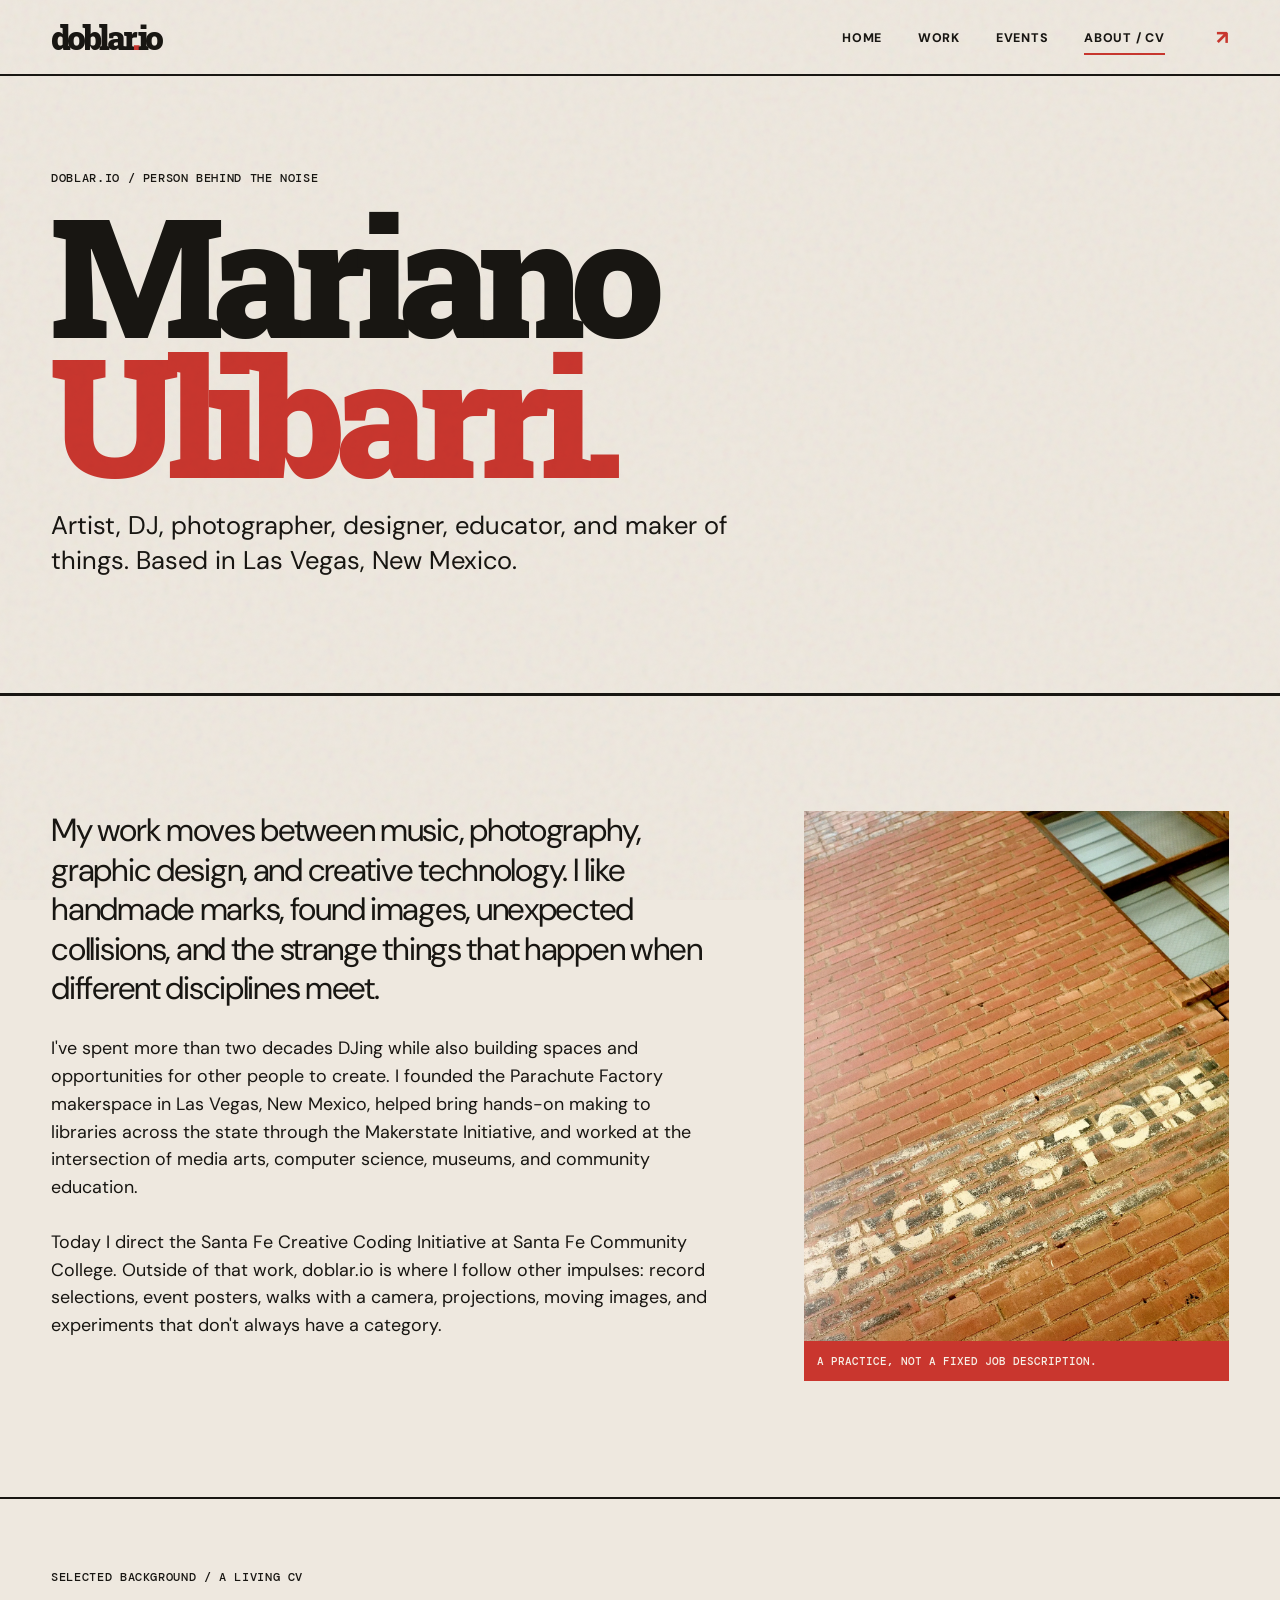
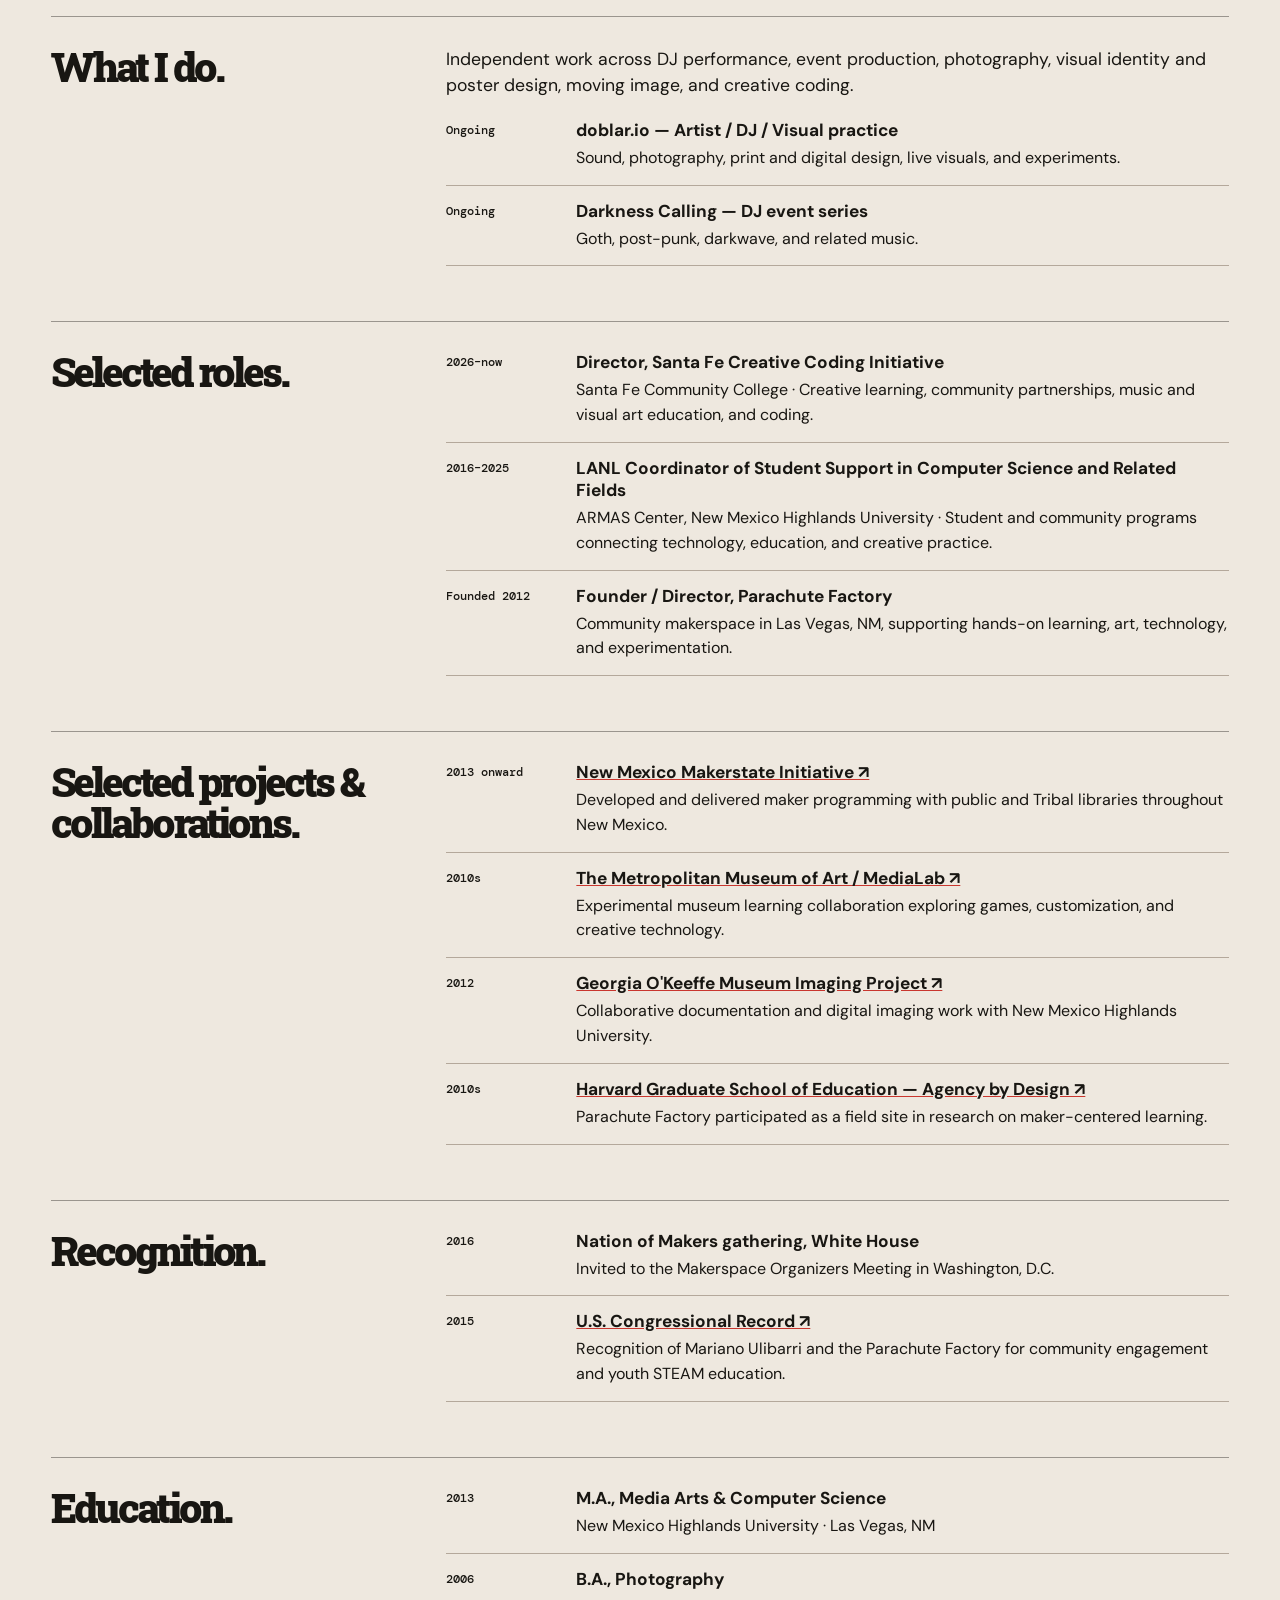
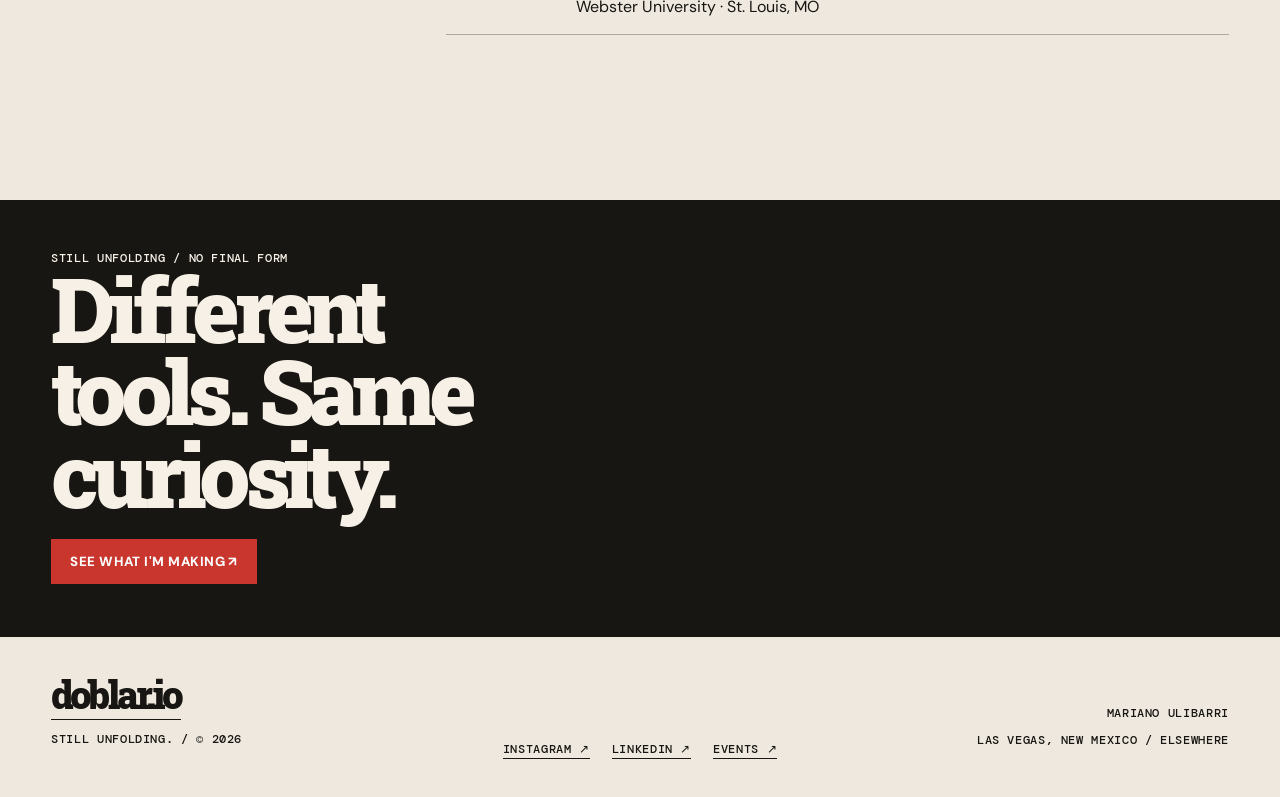
==== about.html @ 98241a52 "Add files via upload" ====
<!doctype html><html lang="en"><head><meta charset="utf-8"><meta name="viewport" content="width=device-width, initial-scale=1"><meta name="theme-color" content="#eee8df"><meta name="description" content="About Mariano Ulibarri, artist, DJ, photographer, designer, educator, and maker based in New Mexico."><meta property="og:title" content="About / CV — Mariano Ulibarri — doblar.io"><meta property="og:type" content="website"><meta property="og:description" content="About Mariano Ulibarri, artist, DJ, photographer, designer, educator, and maker based in New Mexico."><title>About / CV — Mariano Ulibarri — doblar.io</title><link rel="icon" type="image/svg+xml" href="favicon.svg"><link rel="stylesheet" href="style.css"></head><body><div class="paper" aria-hidden="true"></div><header class="header container"><a class="brand" href="index.html" aria-label="doblar.io home">doblar<span class="dot">.</span>io</a><div class="header-right"><nav class="topnav" aria-label="Main"><a href="index.html" >Home</a><a href="index.html#work">Work</a><a href="events.html" >Events</a><a href="about.html" aria-current="page">About / CV</a></nav><a class="header-inst" href="https://www.instagram.com/parachutefactory/" target="_blank" rel="noopener noreferrer" aria-label="Instagram @parachutefactory">↗</a></div></header><main><section class="page-intro container"><span class="micro">doblar.io / person behind the noise</span><h1 class="serif">Mariano<br><span class="red">Ulibarri.</span></h1><p>Artist, DJ, photographer, designer, educator, and maker of things. Based in Las Vegas, New Mexico.</p></section>
<section class="about-lead container"><div><p>My work moves between music, photography, graphic design, and creative technology. I like handmade marks, found images, unexpected collisions, and the strange things that happen when different disciplines meet.</p><p>I've spent more than two decades DJing while also building spaces and opportunities for other people to create. I founded the Parachute Factory makerspace in Las Vegas, New Mexico, helped bring hands-on making to libraries across the state through the Makerstate Initiative, and worked at the intersection of media arts, computer science, museums, and community education.</p><p>Today I direct the Santa Fe Creative Coding Initiative at Santa Fe Community College. Outside of that work, doblar.io is where I follow other impulses: record selections, event posters, walks with a camera, projections, moving images, and experiments that don't always have a category.</p></div><aside class="about-side"><img src="assets/photowalk_15.webp" alt="Brick wall with faded typography and old windows" loading="lazy"><div class="caption-bar">A practice, not a fixed job description.</div></aside></section>
<section class="cv container"><div class="micro" style="margin-bottom:30px">Selected background / a living CV</div>
<div class="cv-section"><h2 class="serif">What I do.</h2><div><p class="cv-intro">Independent work across DJ performance, event production, photography, visual identity and poster design, moving image, and creative coding.</p><ul class="cv-list"><li><span class="period">Ongoing</span><div><strong>doblar.io — Artist / DJ / Visual practice</strong><span>Sound, photography, print and digital design, live visuals, and experiments.</span></div></li><li><span class="period">Ongoing</span><div><strong>Darkness Calling — DJ event series</strong><span>Goth, post-punk, darkwave, and related music.</span></div></li></ul></div></div>
<div class="cv-section"><h2 class="serif">Selected roles.</h2><ul class="cv-list"><li><span class="period">2026–now</span><div><strong>Director, Santa Fe Creative Coding Initiative</strong><span>Santa Fe Community College · Creative learning, community partnerships, music and visual art education, and coding.</span></div></li><li><span class="period">2016–2025</span><div><strong>LANL Coordinator of Student Support in Computer Science and Related Fields</strong><span>ARMAS Center, New Mexico Highlands University · Student and community programs connecting technology, education, and creative practice.</span></div></li><li><span class="period">Founded 2012</span><div><strong>Founder / Director, Parachute Factory</strong><span>Community makerspace in Las Vegas, NM, supporting hands-on learning, art, technology, and experimentation.</span></div></li></ul></div>
<div class="cv-section"><h2 class="serif">Selected projects &amp; collaborations.</h2><ul class="cv-list"><li><span class="period">2013 onward</span><div><strong><a href="https://www.imls.gov/grant-spotlights/maker-state-powered-libraries" target="_blank" rel="noopener noreferrer">New Mexico Makerstate Initiative ↗</a></strong><span>Developed and delivered maker programming with public and Tribal libraries throughout New Mexico.</span></div></li><li><span class="period">2010s</span><div><strong><a href="https://www.metmuseum.org/es/perspectives/metcraft" target="_blank" rel="noopener noreferrer">The Metropolitan Museum of Art / MediaLab ↗</a></strong><span>Experimental museum learning collaboration exploring games, customization, and creative technology.</span></div></li><li><span class="period">2012</span><div><strong><a href="https://okeeffeimagingproject.wordpress.com/nmhu/" target="_blank" rel="noopener noreferrer">Georgia O'Keeffe Museum Imaging Project ↗</a></strong><span>Collaborative documentation and digital imaging work with New Mexico Highlands University.</span></div></li><li><span class="period">2010s</span><div><strong><a href="https://www.imls.gov/grant-spotlights/maker-state-powered-libraries" target="_blank" rel="noopener noreferrer">Harvard Graduate School of Education — Agency by Design ↗</a></strong><span>Parachute Factory participated as a field site in research on maker-centered learning.</span></div></li></ul></div>
<div class="cv-section"><h2 class="serif">Recognition.</h2><ul class="cv-list"><li><span class="period">2016</span><div><strong>Nation of Makers gathering, White House</strong><span>Invited to the Makerspace Organizers Meeting in Washington, D.C.</span></div></li><li><span class="period">2015</span><div><strong><a href="https://www.govinfo.gov/content/pkg/CREC-2015-11-04/pdf/CREC-2015-11-04.pdf" target="_blank" rel="noopener noreferrer">U.S. Congressional Record ↗</a></strong><span>Recognition of Mariano Ulibarri and the Parachute Factory for community engagement and youth STEAM education.</span></div></li></ul></div>
<div class="cv-section"><h2 class="serif">Education.</h2><ul class="cv-list"><li><span class="period">2013</span><div><strong>M.A., Media Arts &amp; Computer Science</strong><span>New Mexico Highlands University · Las Vegas, NM</span></div></li><li><span class="period">2006</span><div><strong>B.A., Photography</strong><span>Webster University · St. Louis, MO</span></div></li></ul></div></section>
<section class="sidequote"><div class="micro">Still unfolding / no final form</div><p class="serif">Different<br>tools. Same<br>curiosity.</p><a href="https://www.instagram.com/parachutefactory/" target="_blank" rel="noopener noreferrer" class="button-link">See what I'm making ↗</a></section></main><footer class="footer container"><div><a class="big serif" href="index.html">doblar.io</a><p class="micro">Still unfolding. / © <span class="year">2026</span></p></div><div class="footer-nav micro"><a href="https://www.instagram.com/parachutefactory/" target="_blank" rel="noopener noreferrer">Instagram ↗</a><a href="https://www.linkedin.com/in/mariano-ulibarri/" target="_blank" rel="noopener noreferrer">LinkedIn ↗</a><a href="events.html">Events ↗</a></div><div class="right micro"><p>Mariano Ulibarri</p><p>Las Vegas, New Mexico / Elsewhere</p></div></footer><script src="site.js" defer></script></body></html>
---- style.css ----
@import url('https://fonts.googleapis.com/css2?family=DM+Mono:wght@400;500&family=DM+Sans:wght@400;500;600;700;800&family=Roboto+Slab:wght@700;900&display=swap');
:root{--paper:#eee8df;--cream:#f7f0e6;--ink:#181612;--muted:#514942;--red:#c9362e;--pink:#e65073;--line:#92877b;--border:rgba(28,23,20,.4);--gutter:clamp(18px,4vw,64px)}
*,*:before,*:after{box-sizing:border-box}html{scroll-behavior:smooth}body{margin:0;background:var(--paper);color:var(--ink);font-family:'DM Sans',Arial,sans-serif;-webkit-font-smoothing:antialiased}img{display:block;max-width:100%}a{color:inherit}a:focus-visible,button:focus-visible{outline:3px dashed var(--red);outline-offset:4px}a:hover{text-decoration-color:var(--red)}button{font:inherit}::selection{background:var(--red);color:var(--cream)}
.paper{position:fixed;inset:0;pointer-events:none;z-index:100;opacity:.13;background-image:url('data:image/svg+xml,%3Csvg viewBox="0 0 140 140" xmlns="http://www.w3.org/2000/svg"%3E%3Cfilter id="n"%3E%3CfeTurbulence type="fractalNoise" baseFrequency=".78" numOctaves="3" stitchTiles="stitch"/%3E%3C/filter%3E%3Crect width="100%25" height="100%25" filter="url(%23n)" opacity=".5"/%3E%3C/svg%3E');mix-blend-mode:multiply}
.container{padding-inline:var(--gutter)}.micro{font:500 .72rem/1.5 'DM Mono',monospace;letter-spacing:.055em;text-transform:uppercase}.serif{font-family:'Roboto Slab',Georgia,serif;font-weight:900;letter-spacing:-.075em}.header{min-height:76px;border-bottom:2px solid var(--ink);display:flex;align-items:center;justify-content:space-between;gap:18px;position:relative;z-index:5;background:var(--paper)}.brand{font-family:'Roboto Slab',Georgia,serif;letter-spacing:-.095em;font-size:clamp(1.55rem,2.55vw,2.5rem);font-weight:900;white-space:nowrap;text-decoration:none;line-height:.95}.brand .dot{color:var(--red)}.header-right{display:flex;align-items:center;gap:clamp(18px,4vw,70px)}.topnav{display:flex;align-items:center;gap:clamp(14px,2.8vw,40px)}.topnav a{text-decoration:none;font-weight:800;text-transform:uppercase;font-size:.78rem;letter-spacing:.06em;border-bottom:2px solid transparent;padding-block:10px 7px}.topnav a:hover,.topnav a[aria-current=page]{border-color:var(--red)}.header-inst{font-size:1.2rem;text-decoration:none;color:var(--red);font-weight:900}
.issue{display:flex;justify-content:space-between;gap:20px;padding-block:14px;border-bottom:1px solid var(--border)}.hero{display:grid;grid-template-columns:minmax(0,1.02fr) minmax(0,.98fr);min-height:620px;border-bottom:3px solid var(--ink);position:relative;overflow:hidden}.hero-copy{padding:clamp(35px,5.5vw,90px) var(--gutter) clamp(25px,4vw,70px);display:flex;flex-direction:column;align-items:flex-start;justify-content:space-between;gap:55px}.hero-heading{margin:0;font-size:clamp(5rem,11vw,13.5rem);line-height:.77;letter-spacing:-.115em;max-width:790px;position:relative;z-index:1}.hero-heading span{display:block}.hero-heading .red{color:var(--red)}.hero-bottom{max-width:490px}.hero-bottom p{font-size:clamp(1.05rem,1.5vw,1.35rem);line-height:1.38;letter-spacing:-.025em;margin:0 0 24px}.hero-bottom a{font-weight:800;text-decoration:none;border-bottom:2px solid var(--ink);padding-bottom:5px}.hero-photo{position:relative;overflow:hidden;background:#bc8e6b}.hero-photo img{width:100%;height:100%;object-fit:cover;object-position:52% center;filter:contrast(1.08) saturate(.83)}.photo-stamp{position:absolute;left:-1px;top:27px;writing-mode:vertical-rl;transform:rotate(180deg);background:var(--red);color:var(--cream);font:800 clamp(1.15rem,2.4vw,2.6rem)/1 'Roboto Slab',Georgia,serif;padding:20px 12px;letter-spacing:-.06em}.photo-index{position:absolute;right:18px;bottom:15px;color:#fff;font:500 .7rem 'DM Mono',monospace;text-shadow:0 1px 5px #000}
.bar{background:var(--red);color:var(--cream);border-bottom:3px solid var(--ink);display:flex;align-items:center;overflow:hidden}.bar-track{display:flex;gap:60px;white-space:nowrap;padding:12px 0;font:900 clamp(.95rem,1.7vw,1.5rem)/1.2 'Roboto Slab',Georgia,serif;letter-spacing:-.04em;transform:translateX(-15px)}.bar-track span{flex:none}.bar-track i{font-style:normal;color:#171411}
.intro{padding-block:clamp(60px,8vw,135px) clamp(24px,4vw,65px);display:grid;grid-template-columns:1fr 1fr;gap:clamp(25px,7vw,130px);align-items:end}.intro h2,.section-h2{margin:0;font-size:clamp(3.2rem,7.7vw,9rem);line-height:.88}.intro .lead{font-size:clamp(1.18rem,2vw,1.78rem);line-height:1.22;letter-spacing:-.04em;margin:0 0 18px}.intro .meta{font-size:.95rem;line-height:1.55;max-width:500px;margin:0}
.collage{display:grid;grid-template-columns:repeat(12,minmax(0,1fr));gap:10px;align-items:stretch;padding-bottom:clamp(65px,9vw,120px)}.piece{margin:0;position:relative;min-height:180px;overflow:hidden;background:#d9c6b2}.piece img{width:100%;height:100%;object-fit:cover;transition:transform .65s ease}.piece:hover img{transform:scale(1.05)}.piece figcaption{position:absolute;bottom:0;left:0;max-width:100%;background:var(--paper);color:var(--ink);font:500 .65rem/1.35 'DM Mono',monospace;padding:7px 10px;text-transform:uppercase}.piece.poster{grid-column:1/span 4;grid-row:1/span 2;aspect-ratio:3/4}.piece.poster img{object-position:center top}.piece.rage{grid-column:5/span 5;grid-row:1;aspect-ratio:1.75}.piece.sign{grid-column:10/span 3;grid-row:1;aspect-ratio:.9}.piece.portrait{grid-column:5/span 4;grid-row:2;aspect-ratio:1.3}.piece.flowers{grid-column:9/span 4;grid-row:2;aspect-ratio:1.35}.piece.wall{grid-column:1/span 5;grid-row:3;aspect-ratio:1.5}.piece.graphic{grid-column:6/span 3;grid-row:3;aspect-ratio:.85}.piece.details{grid-column:9/span 4;grid-row:3;aspect-ratio:1.2}
.small-note{margin:0 0 17px}.section-head{display:flex;justify-content:space-between;align-items:end;gap:24px;border-top:2px solid var(--ink);padding-top:22px;margin-bottom:26px}.section-head h2{margin:0;font-size:clamp(2.5rem,5.5vw,6rem);line-height:.95}.section-head .right{max-width:330px;line-height:1.4}
.happening{background:#1b1716;color:var(--cream);padding-block:clamp(48px,7vw,100px);overflow:hidden}.happening .section-head{border-color:#bcb1a9}.event-feature{display:grid;grid-template-columns:minmax(0,.64fr) minmax(0,1fr);gap:clamp(25px,6vw,120px);align-items:center}.event-photo{transform:rotate(-2deg);box-shadow:15px 18px 0 var(--red);max-width:630px}.event-feature .tag{color:#ef6d62}.event-feature h3{font-size:clamp(3rem,7.5vw,9rem);line-height:.9;margin:18px 0 27px;max-width:900px}.event-feature .event-desc{font-size:clamp(1rem,1.7vw,1.5rem);line-height:1.38;max-width:640px;margin-bottom:35px}.event-meta{display:flex;flex-wrap:wrap;gap:24px;align-items:center;border-top:1px solid #8d7770;padding-top:22px}.button-link{display:inline-flex;align-items:center;gap:28px;background:var(--red);color:#fff;text-decoration:none;padding:14px 19px;font-weight:800;text-transform:uppercase;font-size:.83rem;letter-spacing:.035em}.button-link:hover{background:#e0473c}.text-link{border-bottom:2px solid currentColor;text-decoration:none;padding-bottom:3px;font-weight:800}
.practice-section{padding-block:clamp(80px,10vw,135px)}.practice-grid{display:grid;grid-template-columns:repeat(4,minmax(0,1fr));gap:10px}.practice-card{min-height:350px;padding:20px;position:relative;overflow:hidden;display:flex;align-items:start;justify-content:space-between;flex-direction:column;color:var(--cream);background:var(--ink)}.practice-card img{position:absolute;width:100%;height:100%;inset:0;object-fit:cover;filter:brightness(.71);transition:transform .7s}.practice-card:hover img{transform:scale(1.08)}.practice-card:after{content:'';position:absolute;inset:0;background:linear-gradient(transparent 45%,rgba(0,0,0,.65))}.practice-card h3,.practice-card span{position:relative;z-index:2}.practice-card h3{margin:0;font-size:clamp(2rem,3.4vw,4.7rem);line-height:.9}.practice-card.electric{background:var(--red);color:#fff}.practice-card.electric .rings{position:absolute;left:10%;top:5%;height:100%;aspect-ratio:1;border:16px double #291919;border-radius:50%;box-shadow:0 0 0 23px #f3d6c64a,0 0 0 39px #2a1719;transform:rotate(20deg)}.practice-card.electric:after{background:none}
.about-teaser{border-top:3px solid var(--ink);display:grid;grid-template-columns:1fr 1fr;min-height:440px}.about-quote{background:var(--red);color:var(--cream);padding:clamp(35px,5vw,80px) var(--gutter);display:flex;flex-direction:column;justify-content:space-between;gap:40px}.about-quote p{font-size:clamp(3rem,6vw,7.5rem);line-height:.88;margin:0}.about-copy{padding:clamp(35px,5vw,80px) var(--gutter);display:flex;flex-direction:column;justify-content:space-between;gap:35px}.about-copy p{font-size:clamp(1.1rem,2vw,1.65rem);line-height:1.36;max-width:530px;margin:0}.about-copy a{align-self:start}
.footer{border-top:3px solid var(--ink);padding-block:32px 38px;display:grid;grid-template-columns:1fr 1fr 1fr;gap:20px;align-items:end}.footer .big{font-size:clamp(1.75rem,3vw,3.3rem);font-weight:900}.footer-nav{display:flex;gap:22px;flex-wrap:wrap;justify-content:center}.footer a{text-decoration:none;border-bottom:1px solid currentColor}.footer .right{text-align:right}.footer .right p{margin:0 0 10px}
.page-intro{border-bottom:3px solid var(--ink);padding-block:clamp(45px,7vw,110px)}.page-intro h1{font-size:clamp(5rem,13vw,15rem);line-height:.84;margin:17px 0 25px;max-width:1200px}.page-intro p{font-size:clamp(1.1rem,2vw,1.65rem);max-width:700px;line-height:1.35}.page-intro h1 .red{color:var(--red)}
.event-page{padding-block:clamp(45px,7vw,100px)}.event-card{display:grid;grid-template-columns:minmax(0,.7fr) minmax(0,1fr);gap:clamp(25px,6vw,100px);border-top:1px solid var(--ink);padding-top:20px;margin-bottom:85px;align-items:start}.event-card .flyer{max-width:470px;box-shadow:15px 15px 0 var(--red)}.event-card h2{font-size:clamp(3.5rem,7.6vw,8rem);line-height:.9;margin:25px 0}.event-card p{font-size:1.2rem;line-height:1.48;max-width:650px}.event-fields{display:grid;grid-template-columns:100px 1fr;gap:10px 20px;border-top:1px solid var(--border);padding-top:20px;margin-bottom:30px}.event-fields dt{font:500 .7rem 'DM Mono',monospace;text-transform:uppercase}.event-fields dd{margin:0;font-weight:700}.other-events{display:grid;grid-template-columns:1fr 2fr;gap:35px;border-top:1px solid var(--border);padding-block:40px 80px}.other-events h3{font-size:clamp(2.1rem,4vw,4rem);margin:0;line-height:1}.other-events p{max-width:620px;line-height:1.5;font-size:1.1rem}.event-alert{padding:18px 25px;border:1px solid var(--border);background:#e0d3c1}
.about-lead{display:grid;grid-template-columns:1.22fr .78fr;gap:clamp(30px,7vw,120px);padding-block:clamp(65px,9vw,130px);border-bottom:2px solid var(--ink)}.about-lead p{font-size:clamp(1.3rem,2.5vw,2.5rem);line-height:1.23;letter-spacing:-.04em;margin:0 0 27px}.about-lead p + p{font-size:clamp(1rem,1.4vw,1.35rem);line-height:1.55;letter-spacing:0}.about-side{position:relative}.about-side img{height:530px;width:100%;object-fit:cover}.caption-bar{background:var(--red);color:var(--cream);font:500 .7rem 'DM Mono',monospace;text-transform:uppercase;padding:13px}
.cv{padding-block:70px 110px}.cv-section{display:grid;grid-template-columns:minmax(200px,.7fr) minmax(0,1.5fr);gap:30px;border-top:1px solid var(--border);padding-block:29px 55px}.cv-section h2{font-size:clamp(1.7rem,3.2vw,3.3rem);line-height:1;margin:0}.cv-list{list-style:none;padding:0;margin:0}.cv-list li{display:grid;grid-template-columns:115px 1fr;gap:15px;border-bottom:1px solid #b4a89b;padding:14px 0}.cv-list li:first-child{padding-top:0}.cv-list time,.cv-list .period{font:500 .76rem 'DM Mono',monospace;padding-top:3px}.cv-list strong{display:block;font-size:1.08rem;margin-bottom:5px}.cv-list span{line-height:1.55}.cv-list a{text-decoration-color:var(--red)}.cv-intro{margin:0 0 20px;line-height:1.5;font-size:1.1rem}.sidequote{background:var(--ink);color:var(--cream);padding:50px var(--gutter)}.sidequote p{max-width:1150px;font-size:clamp(2.7rem,7vw,7rem);line-height:.92;margin:0 0 25px}
@media (max-width:1000px){.hero{min-height:540px}.collage{grid-template-columns:repeat(6,minmax(0,1fr))}.piece.poster{grid-column:1/span 3;grid-row:1/span 2}.piece.rage{grid-column:4/span 3;grid-row:1}.piece.sign{grid-column:4/span 3;grid-row:2}.piece.portrait{grid-column:1/span 3;grid-row:3}.piece.flowers{grid-column:4/span 3;grid-row:3}.piece.wall{grid-column:1/span 3;grid-row:4}.piece.graphic{grid-column:4/span 3;grid-row:4}.piece.details{grid-column:1/span 6;grid-row:5;aspect-ratio:2.2}.practice-grid{grid-template-columns:1fr 1fr}.practice-card{min-height:380px}.footer{grid-template-columns:1fr 1fr}.footer .right{grid-column:1/-1;text-align:left}} 
@media (max-width:720px){.header{flex-wrap:wrap;padding-block:12px}.topnav{gap:18px}.header-right{gap:15px}.topnav a{font-size:.68rem}.header-inst{display:none}.issue{flex-direction:column;gap:2px}.hero{display:block;min-height:auto}.hero-copy{min-height:450px}.hero-heading{font-size:clamp(5.2rem,19vw,10rem)}.hero-photo{height:390px}.photo-stamp{left:10px}.intro{grid-template-columns:1fr}.intro h2{font-size:clamp(3.4rem,12vw,7rem)}.collage{gap:6px}.piece figcaption{font-size:.56rem}.event-feature{display:block}.event-photo{max-width:360px;margin:15px 0 46px}.event-feature h3{font-size:clamp(3.5rem,15vw,6.5rem)}.section-head{display:block}.section-head .right{margin-top:16px}.practice-card{min-height:310px}.about-teaser{grid-template-columns:1fr}.about-copy{min-height:340px}.event-card{display:block}.event-card .flyer{width:min(80%,440px);margin-bottom:60px}.event-card h2{font-size:clamp(3rem,13vw,6rem)}.other-events{display:block}.other-events h3{margin-bottom:20px}.about-lead{display:block}.about-side img{height:390px}.cv-section{display:block}.cv-section h2{margin-bottom:32px}.cv-list li{grid-template-columns:90px 1fr}.footer{display:block}.footer-nav{justify-content:start;margin:18px 0}.footer .big{font-size:2rem}}
@media (max-width:440px){.topnav{width:100%;justify-content:space-between}.header-right{width:100%}.hero-copy{min-height:410px}.hero-heading{font-size:21vw}.hero-photo{height:315px}.collage{grid-template-columns:1fr 1fr}.piece.poster{grid-column:1;grid-row:auto;aspect-ratio:.72}.piece.rage{grid-column:2;grid-row:auto;aspect-ratio:.72}.piece.sign,.piece.portrait,.piece.flowers,.piece.wall,.piece.graphic,.piece.details{grid-column:auto;grid-row:auto;aspect-ratio:.8}.piece.details{grid-column:1/span 2;aspect-ratio:2}.practice-card{min-height:280px;padding:13px}.practice-card h3{font-size:clamp(1.55rem,7vw,3rem)}.page-intro h1{font-size:18vw}}
@media(prefers-reduced-motion:reduce){html{scroll-behavior:auto}.piece img,.practice-card img{transition:none}}
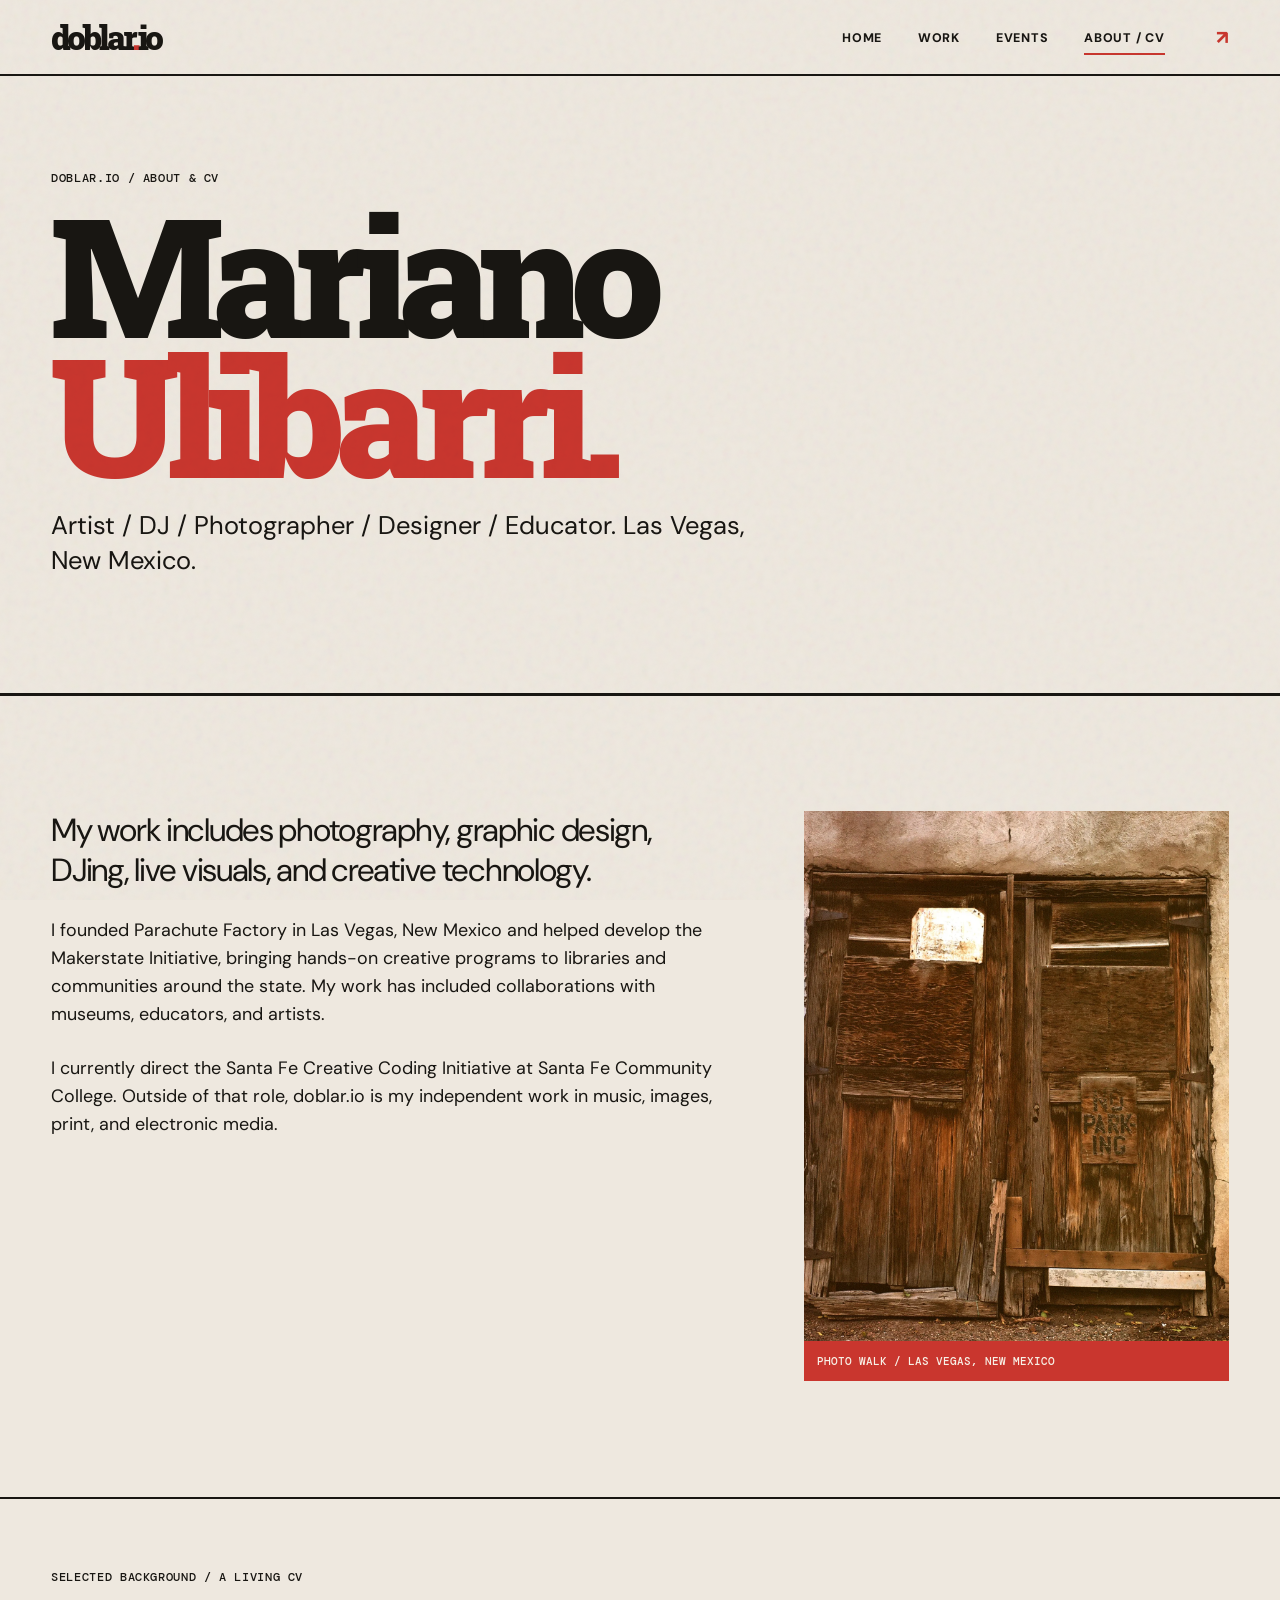
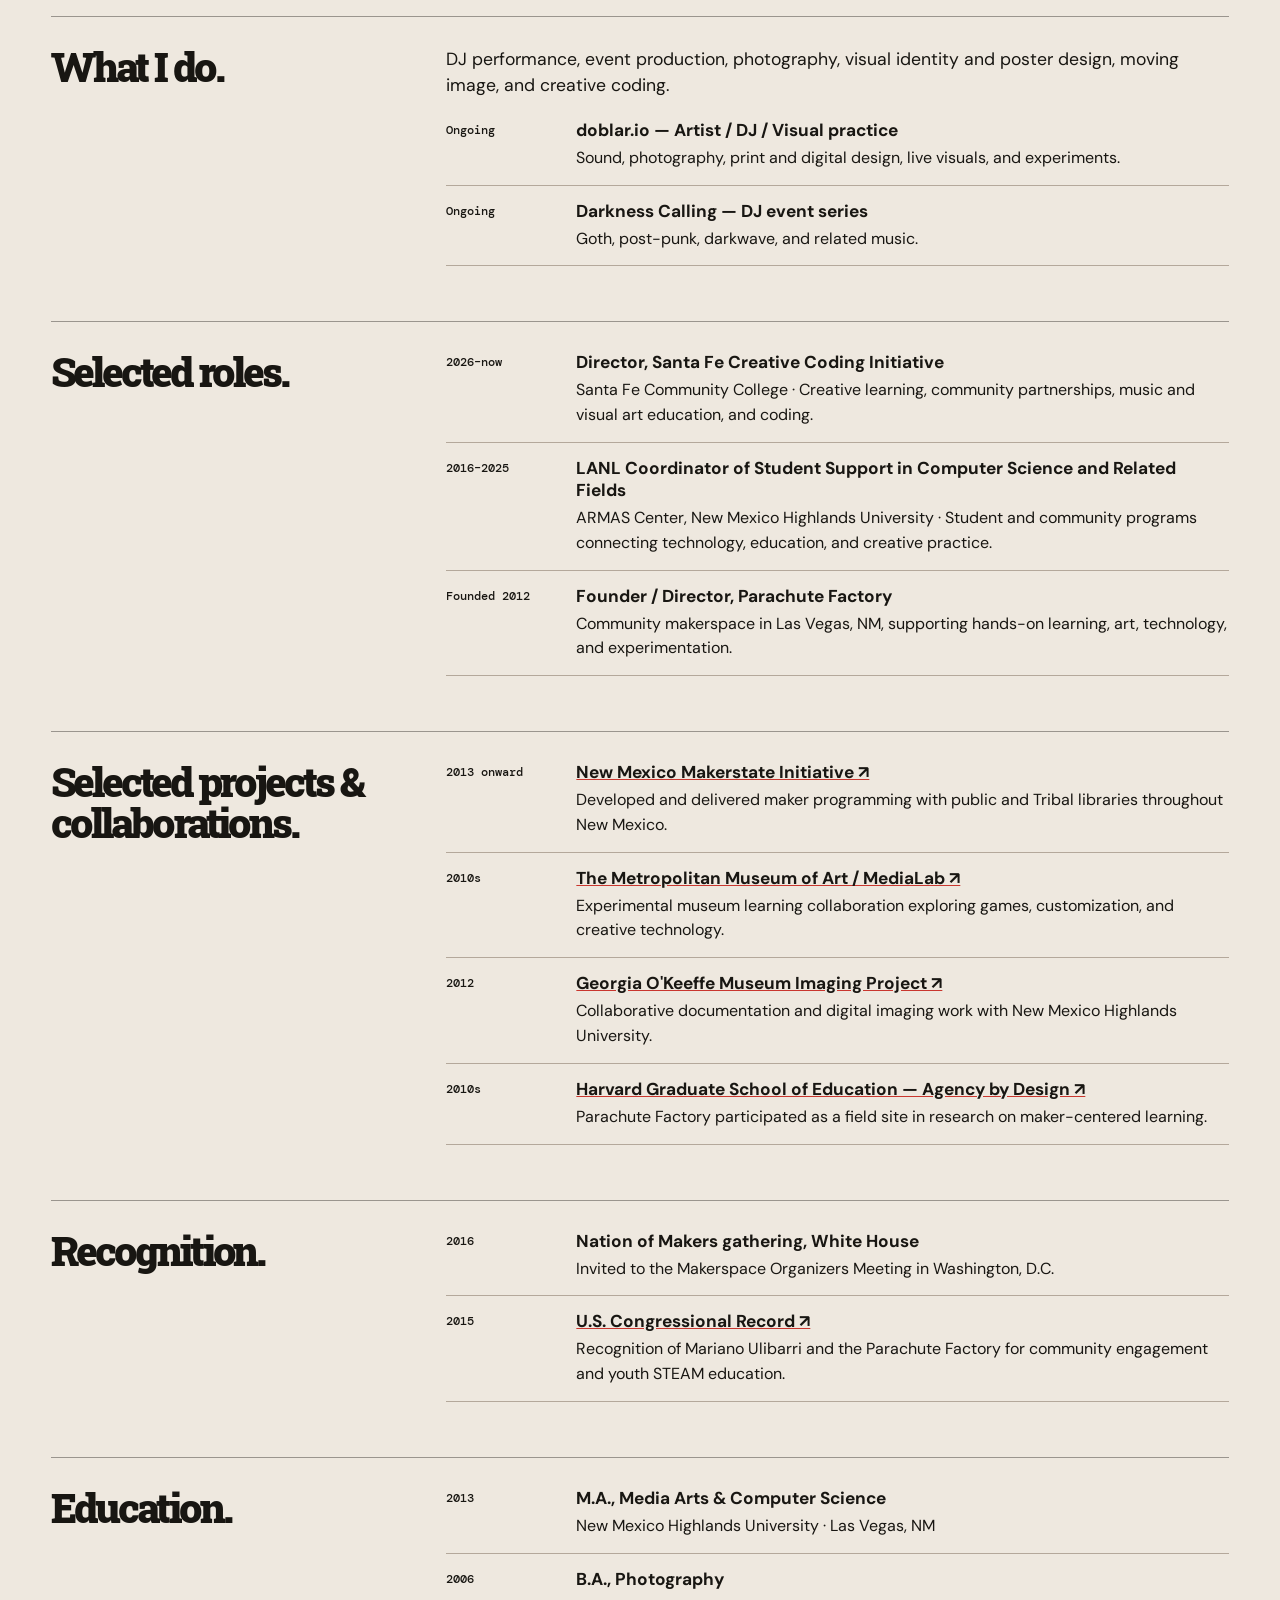
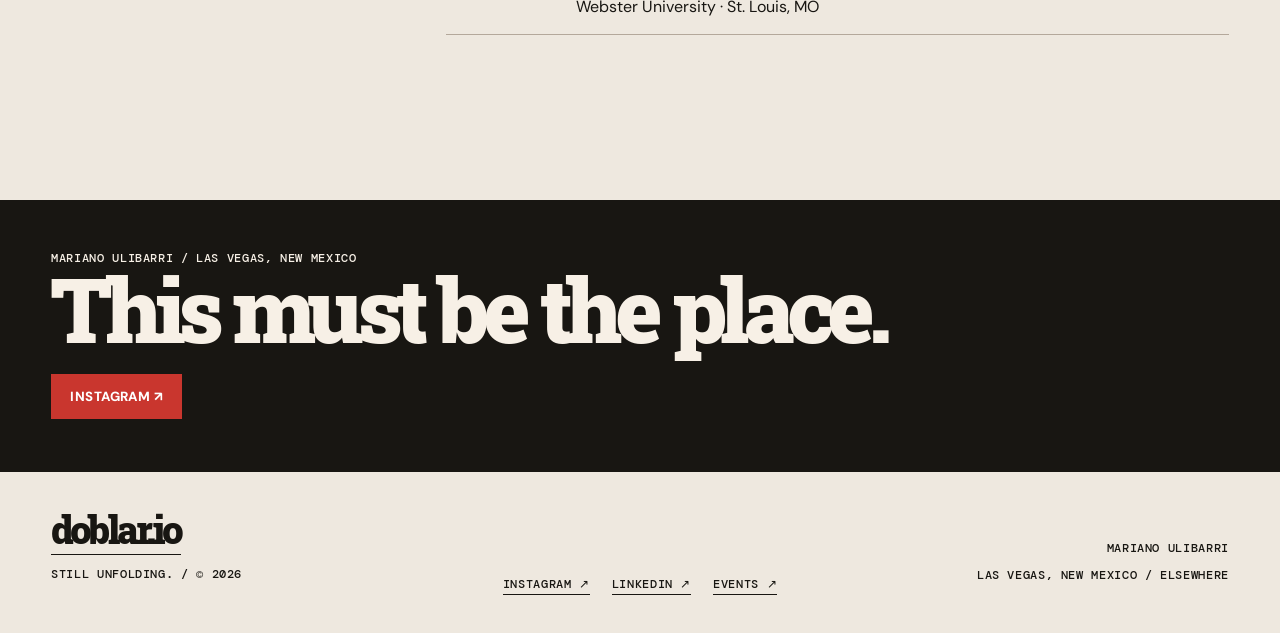
==== commit 86d83d04: "Add files via upload" ====
--- a/about.html
+++ b/about.html
@@ -1,9 +1,11 @@
-<!doctype html><html lang="en"><head><meta charset="utf-8"><meta name="viewport" content="width=device-width, initial-scale=1"><meta name="theme-color" content="#eee8df"><meta name="description" content="About Mariano Ulibarri, artist, DJ, photographer, designer, educator, and maker based in New Mexico."><meta property="og:title" content="About / CV — Mariano Ulibarri — doblar.io"><meta property="og:type" content="website"><meta property="og:description" content="About Mariano Ulibarri, artist, DJ, photographer, designer, educator, and maker based in New Mexico."><title>About / CV — Mariano Ulibarri — doblar.io</title><link rel="icon" type="image/svg+xml" href="favicon.svg"><link rel="stylesheet" href="style.css"></head><body><div class="paper" aria-hidden="true"></div><header class="header container"><a class="brand" href="index.html" aria-label="doblar.io home">doblar<span class="dot">.</span>io</a><div class="header-right"><nav class="topnav" aria-label="Main"><a href="index.html" >Home</a><a href="index.html#work">Work</a><a href="events.html" >Events</a><a href="about.html" aria-current="page">About / CV</a></nav><a class="header-inst" href="https://www.instagram.com/parachutefactory/" target="_blank" rel="noopener noreferrer" aria-label="Instagram @parachutefactory">↗</a></div></header><main><section class="page-intro container"><span class="micro">doblar.io / person behind the noise</span><h1 class="serif">Mariano<br><span class="red">Ulibarri.</span></h1><p>Artist, DJ, photographer, designer, educator, and maker of things. Based in Las Vegas, New Mexico.</p></section>
-<section class="about-lead container"><div><p>My work moves between music, photography, graphic design, and creative technology. I like handmade marks, found images, unexpected collisions, and the strange things that happen when different disciplines meet.</p><p>I've spent more than two decades DJing while also building spaces and opportunities for other people to create. I founded the Parachute Factory makerspace in Las Vegas, New Mexico, helped bring hands-on making to libraries across the state through the Makerstate Initiative, and worked at the intersection of media arts, computer science, museums, and community education.</p><p>Today I direct the Santa Fe Creative Coding Initiative at Santa Fe Community College. Outside of that work, doblar.io is where I follow other impulses: record selections, event posters, walks with a camera, projections, moving images, and experiments that don't always have a category.</p></div><aside class="about-side"><img src="assets/photowalk_15.webp" alt="Brick wall with faded typography and old windows" loading="lazy"><div class="caption-bar">A practice, not a fixed job description.</div></aside></section>
+<!DOCTYPE html>
+
+<html lang="en"><head><meta charset="utf-8"/><meta content="width=device-width, initial-scale=1" name="viewport"/><meta content="#eee8df" name="theme-color"/><meta content="About Mariano Ulibarri, artist, DJ, photographer, designer, educator, and maker based in New Mexico." name="description"/><meta content="About / CV — Mariano Ulibarri — doblar.io" property="og:title"/><meta content="website" property="og:type"/><meta content="About Mariano Ulibarri, artist, DJ, photographer, designer, educator, and maker based in New Mexico." property="og:description"/><title>About / CV — Mariano Ulibarri — doblar.io</title><link href="favicon.svg" rel="icon" type="image/svg+xml"/><link href="style.css" rel="stylesheet"/></head><body><div aria-hidden="true" class="paper"></div><header class="header container"><a aria-label="doblar.io home" class="brand" href="index.html">doblar<span class="dot">.</span>io</a><div class="header-right"><nav aria-label="Main" class="topnav"><a href="index.html">Home</a><a href="index.html#work">Work</a><a href="events.html">Events</a><a aria-current="page" href="about.html">About / CV</a></nav><a aria-label="Instagram @parachutefactory" class="header-inst" href="https://www.instagram.com/parachutefactory/" rel="noopener noreferrer" target="_blank">↗</a></div></header><main><section class="page-intro container"><span class="micro">DOBLAR.IO / ABOUT &amp; CV</span><h1 class="serif">Mariano<br/><span class="red">Ulibarri.</span></h1><p>Artist / DJ / Photographer / Designer / Educator. Las Vegas, New Mexico.</p></section>
+<section class="about-lead container"><div><p>My work includes photography, graphic design, DJing, live visuals, and creative technology.</p><p>I founded Parachute Factory in Las Vegas, New Mexico and helped develop the Makerstate Initiative, bringing hands-on creative programs to libraries and communities around the state. My work has included collaborations with museums, educators, and artists.</p><p>I currently direct the Santa Fe Creative Coding Initiative at Santa Fe Community College. Outside of that role, doblar.io is my independent work in music, images, print, and electronic media.</p></div><aside class="about-side"><img alt="Weathered double wooden doors with a no parking sign, photographed in Las Vegas, New Mexico" loading="lazy" src="assets/photowalk_14.webp"/><div class="caption-bar">PHOTO WALK / LAS VEGAS, NEW MEXICO</div></aside></section>
 <section class="cv container"><div class="micro" style="margin-bottom:30px">Selected background / a living CV</div>
-<div class="cv-section"><h2 class="serif">What I do.</h2><div><p class="cv-intro">Independent work across DJ performance, event production, photography, visual identity and poster design, moving image, and creative coding.</p><ul class="cv-list"><li><span class="period">Ongoing</span><div><strong>doblar.io — Artist / DJ / Visual practice</strong><span>Sound, photography, print and digital design, live visuals, and experiments.</span></div></li><li><span class="period">Ongoing</span><div><strong>Darkness Calling — DJ event series</strong><span>Goth, post-punk, darkwave, and related music.</span></div></li></ul></div></div>
+<div class="cv-section"><h2 class="serif">What I do.</h2><div><p class="cv-intro">DJ performance, event production, photography, visual identity and poster design, moving image, and creative coding.</p><ul class="cv-list"><li><span class="period">Ongoing</span><div><strong>doblar.io — Artist / DJ / Visual practice</strong><span>Sound, photography, print and digital design, live visuals, and experiments.</span></div></li><li><span class="period">Ongoing</span><div><strong>Darkness Calling — DJ event series</strong><span>Goth, post-punk, darkwave, and related music.</span></div></li></ul></div></div>
 <div class="cv-section"><h2 class="serif">Selected roles.</h2><ul class="cv-list"><li><span class="period">2026–now</span><div><strong>Director, Santa Fe Creative Coding Initiative</strong><span>Santa Fe Community College · Creative learning, community partnerships, music and visual art education, and coding.</span></div></li><li><span class="period">2016–2025</span><div><strong>LANL Coordinator of Student Support in Computer Science and Related Fields</strong><span>ARMAS Center, New Mexico Highlands University · Student and community programs connecting technology, education, and creative practice.</span></div></li><li><span class="period">Founded 2012</span><div><strong>Founder / Director, Parachute Factory</strong><span>Community makerspace in Las Vegas, NM, supporting hands-on learning, art, technology, and experimentation.</span></div></li></ul></div>
-<div class="cv-section"><h2 class="serif">Selected projects &amp; collaborations.</h2><ul class="cv-list"><li><span class="period">2013 onward</span><div><strong><a href="https://www.imls.gov/grant-spotlights/maker-state-powered-libraries" target="_blank" rel="noopener noreferrer">New Mexico Makerstate Initiative ↗</a></strong><span>Developed and delivered maker programming with public and Tribal libraries throughout New Mexico.</span></div></li><li><span class="period">2010s</span><div><strong><a href="https://www.metmuseum.org/es/perspectives/metcraft" target="_blank" rel="noopener noreferrer">The Metropolitan Museum of Art / MediaLab ↗</a></strong><span>Experimental museum learning collaboration exploring games, customization, and creative technology.</span></div></li><li><span class="period">2012</span><div><strong><a href="https://okeeffeimagingproject.wordpress.com/nmhu/" target="_blank" rel="noopener noreferrer">Georgia O'Keeffe Museum Imaging Project ↗</a></strong><span>Collaborative documentation and digital imaging work with New Mexico Highlands University.</span></div></li><li><span class="period">2010s</span><div><strong><a href="https://www.imls.gov/grant-spotlights/maker-state-powered-libraries" target="_blank" rel="noopener noreferrer">Harvard Graduate School of Education — Agency by Design ↗</a></strong><span>Parachute Factory participated as a field site in research on maker-centered learning.</span></div></li></ul></div>
-<div class="cv-section"><h2 class="serif">Recognition.</h2><ul class="cv-list"><li><span class="period">2016</span><div><strong>Nation of Makers gathering, White House</strong><span>Invited to the Makerspace Organizers Meeting in Washington, D.C.</span></div></li><li><span class="period">2015</span><div><strong><a href="https://www.govinfo.gov/content/pkg/CREC-2015-11-04/pdf/CREC-2015-11-04.pdf" target="_blank" rel="noopener noreferrer">U.S. Congressional Record ↗</a></strong><span>Recognition of Mariano Ulibarri and the Parachute Factory for community engagement and youth STEAM education.</span></div></li></ul></div>
+<div class="cv-section"><h2 class="serif">Selected projects &amp; collaborations.</h2><ul class="cv-list"><li><span class="period">2013 onward</span><div><strong><a href="https://www.imls.gov/grant-spotlights/maker-state-powered-libraries" rel="noopener noreferrer" target="_blank">New Mexico Makerstate Initiative ↗</a></strong><span>Developed and delivered maker programming with public and Tribal libraries throughout New Mexico.</span></div></li><li><span class="period">2010s</span><div><strong><a href="https://www.metmuseum.org/es/perspectives/metcraft" rel="noopener noreferrer" target="_blank">The Metropolitan Museum of Art / MediaLab ↗</a></strong><span>Experimental museum learning collaboration exploring games, customization, and creative technology.</span></div></li><li><span class="period">2012</span><div><strong><a href="https://okeeffeimagingproject.wordpress.com/nmhu/" rel="noopener noreferrer" target="_blank">Georgia O'Keeffe Museum Imaging Project ↗</a></strong><span>Collaborative documentation and digital imaging work with New Mexico Highlands University.</span></div></li><li><span class="period">2010s</span><div><strong><a href="https://www.imls.gov/grant-spotlights/maker-state-powered-libraries" rel="noopener noreferrer" target="_blank">Harvard Graduate School of Education — Agency by Design ↗</a></strong><span>Parachute Factory participated as a field site in research on maker-centered learning.</span></div></li></ul></div>
+<div class="cv-section"><h2 class="serif">Recognition.</h2><ul class="cv-list"><li><span class="period">2016</span><div><strong>Nation of Makers gathering, White House</strong><span>Invited to the Makerspace Organizers Meeting in Washington, D.C.</span></div></li><li><span class="period">2015</span><div><strong><a href="https://www.govinfo.gov/content/pkg/CREC-2015-11-04/pdf/CREC-2015-11-04.pdf" rel="noopener noreferrer" target="_blank">U.S. Congressional Record ↗</a></strong><span>Recognition of Mariano Ulibarri and the Parachute Factory for community engagement and youth STEAM education.</span></div></li></ul></div>
 <div class="cv-section"><h2 class="serif">Education.</h2><ul class="cv-list"><li><span class="period">2013</span><div><strong>M.A., Media Arts &amp; Computer Science</strong><span>New Mexico Highlands University · Las Vegas, NM</span></div></li><li><span class="period">2006</span><div><strong>B.A., Photography</strong><span>Webster University · St. Louis, MO</span></div></li></ul></div></section>
-<section class="sidequote"><div class="micro">Still unfolding / no final form</div><p class="serif">Different<br>tools. Same<br>curiosity.</p><a href="https://www.instagram.com/parachutefactory/" target="_blank" rel="noopener noreferrer" class="button-link">See what I'm making ↗</a></section></main><footer class="footer container"><div><a class="big serif" href="index.html">doblar.io</a><p class="micro">Still unfolding. / © <span class="year">2026</span></p></div><div class="footer-nav micro"><a href="https://www.instagram.com/parachutefactory/" target="_blank" rel="noopener noreferrer">Instagram ↗</a><a href="https://www.linkedin.com/in/mariano-ulibarri/" target="_blank" rel="noopener noreferrer">LinkedIn ↗</a><a href="events.html">Events ↗</a></div><div class="right micro"><p>Mariano Ulibarri</p><p>Las Vegas, New Mexico / Elsewhere</p></div></footer><script src="site.js" defer></script></body></html>+<section class="sidequote"><div class="micro">MARIANO ULIBARRI / LAS VEGAS, NEW MEXICO</div><p class="serif">This must be the place.</p><a class="button-link" href="https://www.instagram.com/parachutefactory/" rel="noopener noreferrer" target="_blank">INSTAGRAM ↗</a></section></main><footer class="footer container"><div><a class="big serif" href="index.html">doblar.io</a><p class="micro">Still unfolding. / © <span class="year">2026</span></p></div><div class="footer-nav micro"><a href="https://www.instagram.com/parachutefactory/" rel="noopener noreferrer" target="_blank">Instagram ↗</a><a href="https://www.linkedin.com/in/mariano-ulibarri/" rel="noopener noreferrer" target="_blank">LinkedIn ↗</a><a href="events.html">Events ↗</a></div><div class="right micro"><p>Mariano Ulibarri</p><p>Las Vegas, New Mexico / Elsewhere</p></div></footer><script defer="" src="site.js"></script></body></html>
--- a/style.css
+++ b/style.css
@@ -20,3 +20,64 @@
 @media (max-width:720px){.header{flex-wrap:wrap;padding-block:12px}.topnav{gap:18px}.header-right{gap:15px}.topnav a{font-size:.68rem}.header-inst{display:none}.issue{flex-direction:column;gap:2px}.hero{display:block;min-height:auto}.hero-copy{min-height:450px}.hero-heading{font-size:clamp(5.2rem,19vw,10rem)}.hero-photo{height:390px}.photo-stamp{left:10px}.intro{grid-template-columns:1fr}.intro h2{font-size:clamp(3.4rem,12vw,7rem)}.collage{gap:6px}.piece figcaption{font-size:.56rem}.event-feature{display:block}.event-photo{max-width:360px;margin:15px 0 46px}.event-feature h3{font-size:clamp(3.5rem,15vw,6.5rem)}.section-head{display:block}.section-head .right{margin-top:16px}.practice-card{min-height:310px}.about-teaser{grid-template-columns:1fr}.about-copy{min-height:340px}.event-card{display:block}.event-card .flyer{width:min(80%,440px);margin-bottom:60px}.event-card h2{font-size:clamp(3rem,13vw,6rem)}.other-events{display:block}.other-events h3{margin-bottom:20px}.about-lead{display:block}.about-side img{height:390px}.cv-section{display:block}.cv-section h2{margin-bottom:32px}.cv-list li{grid-template-columns:90px 1fr}.footer{display:block}.footer-nav{justify-content:start;margin:18px 0}.footer .big{font-size:2rem}}
 @media (max-width:440px){.topnav{width:100%;justify-content:space-between}.header-right{width:100%}.hero-copy{min-height:410px}.hero-heading{font-size:21vw}.hero-photo{height:315px}.collage{grid-template-columns:1fr 1fr}.piece.poster{grid-column:1;grid-row:auto;aspect-ratio:.72}.piece.rage{grid-column:2;grid-row:auto;aspect-ratio:.72}.piece.sign,.piece.portrait,.piece.flowers,.piece.wall,.piece.graphic,.piece.details{grid-column:auto;grid-row:auto;aspect-ratio:.8}.piece.details{grid-column:1/span 2;aspect-ratio:2}.practice-card{min-height:280px;padding:13px}.practice-card h3{font-size:clamp(1.55rem,7vw,3rem)}.page-intro h1{font-size:18vw}}
 @media(prefers-reduced-motion:reduce){html{scroll-behavior:auto}.piece img,.practice-card img{transition:none}}
+
+/* V3: less brand copy, more pictures and posters */
+.intro{padding-block:clamp(55px,8vw,125px) clamp(20px,4vw,60px)}
+.intro .lead{font:800 clamp(1.12rem,1.9vw,1.55rem)/1.35 'DM Sans',Arial,sans-serif;text-transform:uppercase;letter-spacing:-.02em}
+.intro .meta{font:500 .77rem/1.5 'DM Mono',monospace;text-transform:uppercase}
+.print-section{padding-block:clamp(48px,7vw,110px) clamp(70px,8vw,120px);background:#e4ddd4;border-top:3px solid var(--ink)}
+.print-grid{display:grid;grid-template-columns:repeat(3,minmax(0,1fr));gap:clamp(10px,2vw,30px);align-items:start}
+.print-grid figure,.archive-grid figure{margin:0}
+.print-grid img{width:100%;aspect-ratio:3/4;object-fit:cover;object-position:center top;box-shadow:0 8px 0 rgba(0,0,0,.07)}
+.print-grid figcaption,.archive-grid figcaption{font:500 .7rem/1.4 'DM Mono',monospace;letter-spacing:.02em;text-transform:uppercase;padding:11px 0 23px;border-bottom:1px solid var(--border)}
+.print-foot{margin-top:28px;text-align:right}.print-foot a{text-decoration:none;border-bottom:2px solid currentColor}
+.events-archive{padding-block:0 50px}.archive-grid{display:grid;grid-template-columns:repeat(3,minmax(0,1fr));gap:24px 18px}
+.archive-grid img{width:100%;aspect-ratio:3/4;object-fit:cover;object-position:center top}
+#upcoming-list:empty:before{content:'No announced dates here right now. Latest updates on Instagram.';display:block;padding:20px 0 70px;font-size:1.15rem}
+.event-card .flyer{object-fit:contain}.event-card h2{word-break:normal}
+.about-quote p{font-size:clamp(3rem,6.3vw,7.6rem)}
+@media (max-width:720px){.print-grid,.archive-grid{grid-template-columns:repeat(2,minmax(0,1fr))}.print-grid figcaption,.archive-grid figcaption{font-size:.59rem}.event-card{border-bottom:1px solid var(--border);padding-bottom:55px;margin-bottom:45px}}
+@media (max-width:440px){.print-grid,.archive-grid{gap:12px 8px}.print-grid img,.archive-grid img{aspect-ratio:.74}.intro .meta{font-size:.69rem}}
+
+/* Hero heading: intentional two-line lockup, no accidental letter/widow wraps */
+.hero-heading{font-size:clamp(3.2rem,6.8vw,8rem);letter-spacing:-.09em;max-width:none;width:100%;line-height:.9}
+.hero-heading>span{display:block;white-space:nowrap}
+.hero-heading .red{display:inline}
+@media(max-width:720px){.hero-heading{font-size:clamp(3.1rem,12vw,5.8rem)}}
+@media(max-width:440px){.hero-heading{font-size:12vw}}
+
+/* v4 / PHOTO INDEX & ALL TOMORROW'S PARTIES */
+.eye-section{padding-block:clamp(54px,7vw,115px);border-top:2px solid var(--ink)}
+.eye-section .section-head h2{font-size:clamp(4.2rem,8vw,10rem);margin:6px 0}
+.eye-section em,.home-parties-title em,.parties-intro em{font-style:italic;color:var(--red)}
+.eye-grid{display:grid;grid-template-columns:1.3fr .8fr .8fr;gap:clamp(8px,1.5vw,24px);align-items:start}
+.eye-grid figure{margin:0;min-width:0}.eye-grid img{width:100%;aspect-ratio:.67;object-fit:cover;display:block;filter:saturate(.9)}
+.eye-grid .eye-main img{aspect-ratio:.77}.eye-grid figcaption{font:500 .65rem/1.4 'DM Mono',monospace;letter-spacing:.04em;border-bottom:1px solid var(--border);padding:10px 0}
+.home-parties-title{font-size:clamp(3.6rem,7vw,8rem);line-height:.87;letter-spacing:-.04em;margin:14px 0 36px}
+.home-events-grid{display:grid;grid-template-columns:repeat(3,minmax(0,1fr));gap:clamp(12px,2.2vw,34px);margin:42px 0}
+.home-event{min-width:0;display:flex;flex-direction:column;color:inherit;text-decoration:none;gap:10px}
+.home-event img{width:100%;aspect-ratio:3/4;object-fit:cover;object-position:center top;filter:grayscale(.16);transition:filter .2s,transform .2s}
+.home-event:hover img,.home-event:focus-visible img{filter:grayscale(0);transform:translateY(-5px)}
+.home-event strong{font:700 clamp(1.35rem,2.2vw,2.65rem)/1 'DM Sans',Arial,sans-serif;letter-spacing:-.045em;min-height:1em}
+.home-event .venue{color:#b9aba5}.home-event .micro{color:#ee9688}
+.home-events-bottom{display:flex;align-items:center;gap:32px;flex-wrap:wrap;padding-top:20px;border-top:1px solid #736664}
+.parties-intro h1{font-size:clamp(3.8rem,9vw,10rem);line-height:.87;max-width:none;letter-spacing:-.055em;overflow-wrap:normal}
+.parties-intro p{max-width:750px}.events-archive{padding-top:40px}
+#home-events:empty:after{content:'NO ANNOUNCED DATES / SEE THE ARCHIVE';font:500 .8rem 'DM Mono',monospace;padding:30px 0}
+@media(max-width:720px){.eye-grid{grid-template-columns:1fr 1fr}.eye-grid .eye-main{grid-column:span 2}.eye-grid .eye-main img{aspect-ratio:1.2}.home-events-grid{grid-template-columns:1fr 1fr}.home-events-grid .home-event:first-child{grid-column:span 2}.home-events-grid .home-event:first-child img{aspect-ratio:1.15;object-position:50% 30%}.home-parties-title{font-size:clamp(3.3rem,11vw,6rem)}.parties-intro h1{font-size:clamp(3.0rem,11.6vw,5rem)}.home-event strong{font-size:clamp(1.18rem,5vw,2rem)}}
+@media(max-width:400px){.home-events-grid{gap:14px 10px}.home-event .micro{font-size:.6rem}.home-parties-title{font-size:10vw}.parties-intro h1{font-size:10.8vw}}
+/* Final cross-device adjustments */
+.collage{overflow:clip}
+.happening .home-parties-title{color:var(--cream)}
+.happening .home-parties-title em{color:#e96d61}
+
+/* v4.1: clarify poster/event attribution without changing the editorial rhythm. */
+.flyer-note{margin:0 0 1.5rem;color:var(--muted, #6b645d);letter-spacing:.08em;}
+
+
+/* v4.2 — understated song title under the main headline. */
+.hero-copy{gap:clamp(12px,2.4vw,28px)}
+.hero-song{margin:0;align-self:start;font-size:clamp(1.3rem,2.45vw,2.65rem);line-height:1.12;letter-spacing:-.065em;font-weight:700;max-width:22ch;padding-bottom:.15rem;border-bottom:2px solid var(--red)}
+.hero-bottom{margin-top:auto;padding-top:clamp(10px,1.8vw,25px)}
+.intro .lead{font-size:clamp(1.3rem,2.4vw,2.15rem);line-height:1.18;text-transform:none;font-weight:800;letter-spacing:-.035em;max-width:22ch}
+@media(max-width:720px){.hero-copy{gap:18px}.hero-song{font-size:clamp(1.35rem,5vw,2rem)}.hero-bottom{padding-top:15px}}
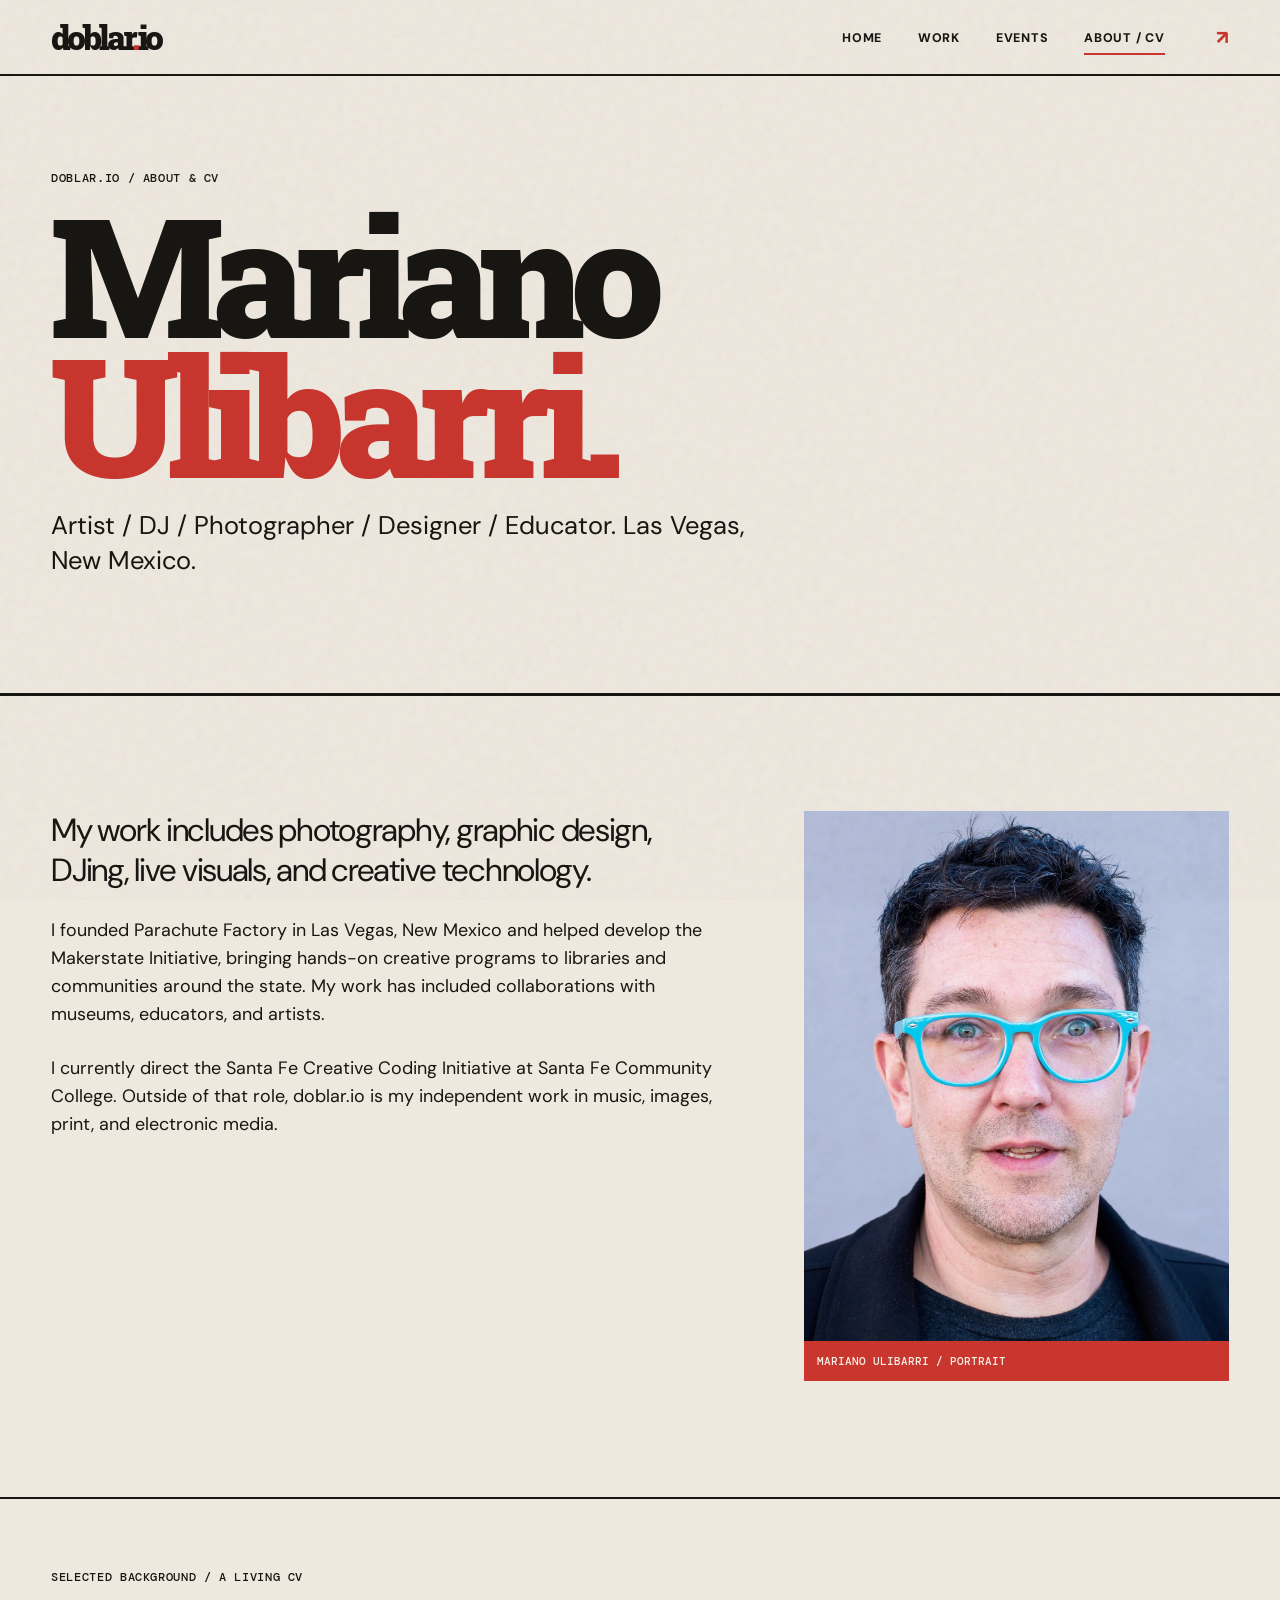
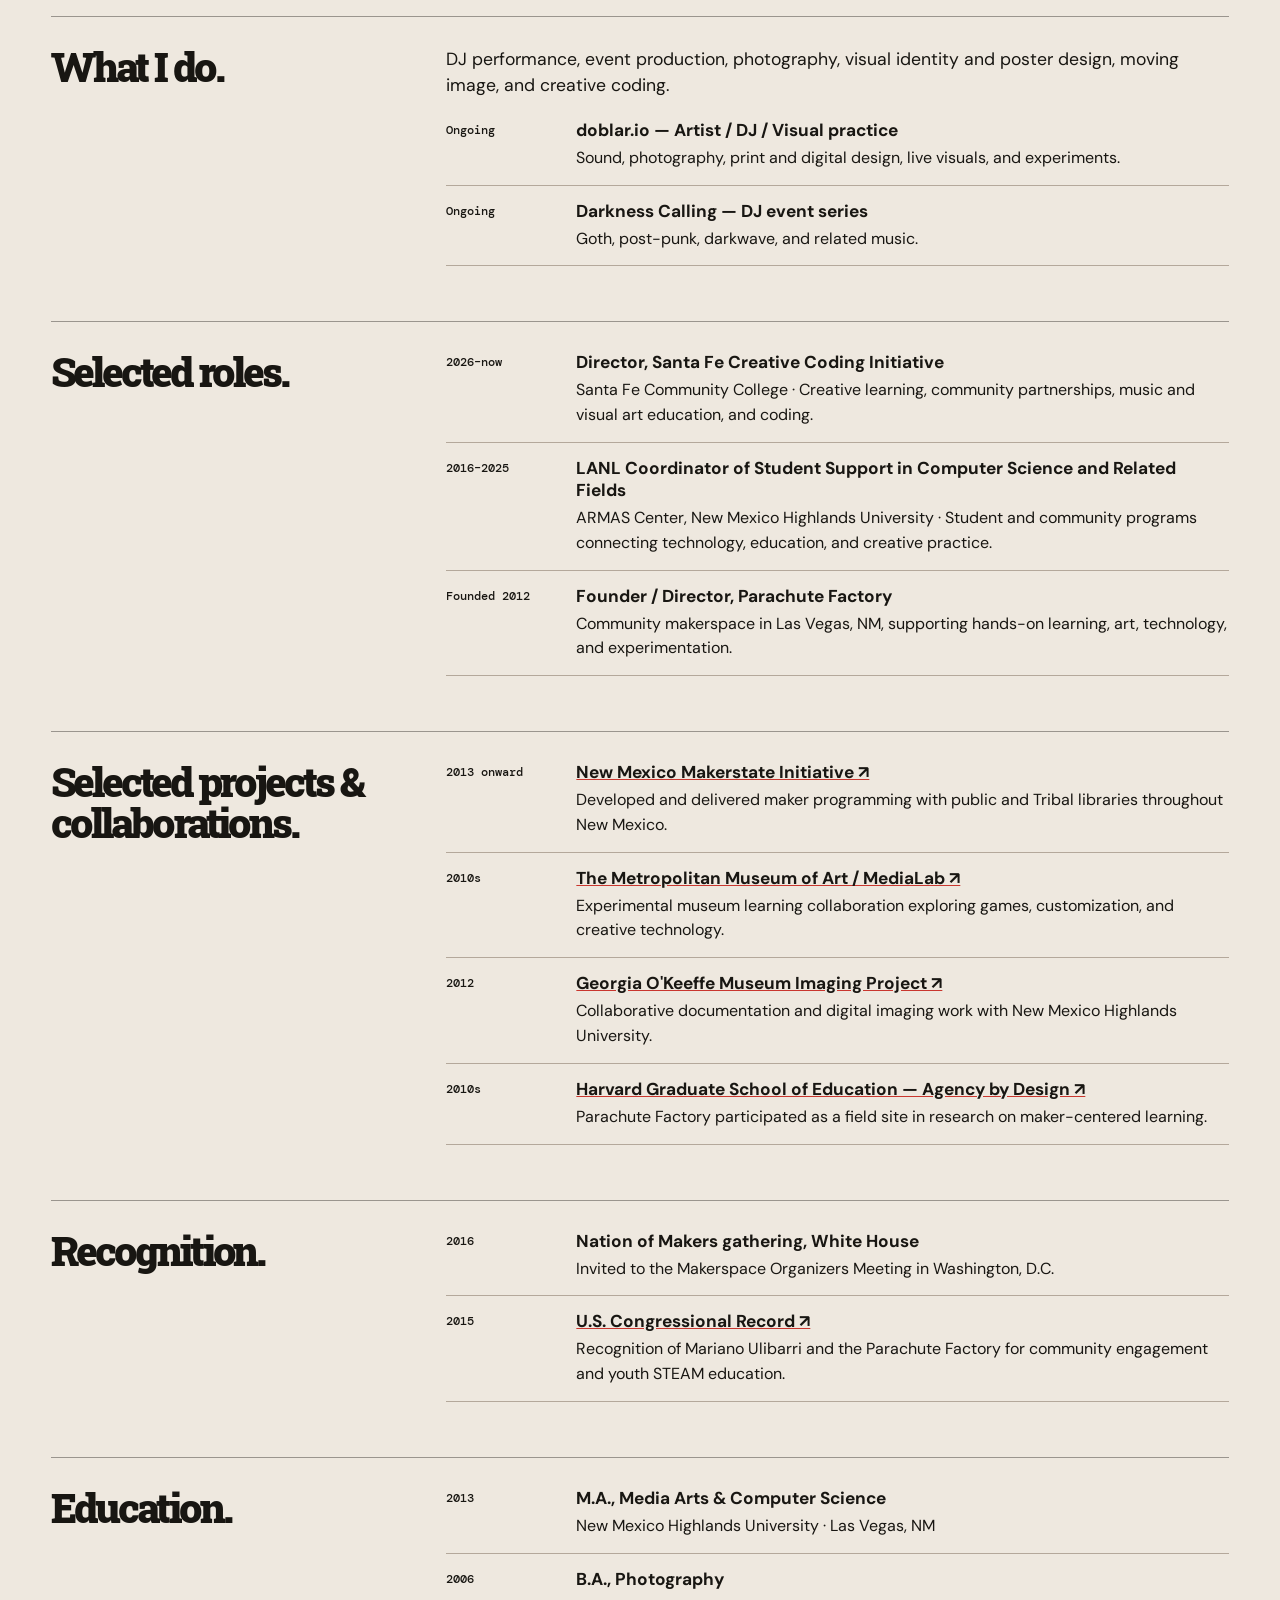
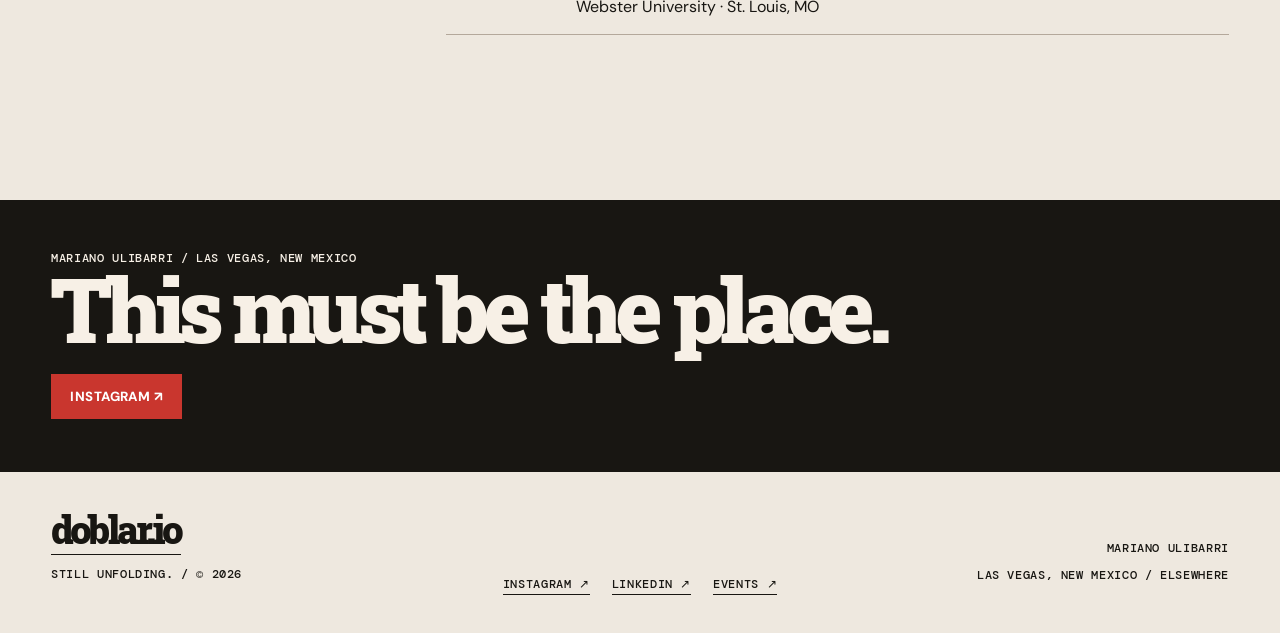
==== commit 1b29f1aa: "Add files via upload" ====
--- a/about.html
+++ b/about.html
@@ -1,11 +1,69 @@
 <!DOCTYPE html>
 
-<html lang="en"><head><meta charset="utf-8"/><meta content="width=device-width, initial-scale=1" name="viewport"/><meta content="#eee8df" name="theme-color"/><meta content="About Mariano Ulibarri, artist, DJ, photographer, designer, educator, and maker based in New Mexico." name="description"/><meta content="About / CV — Mariano Ulibarri — doblar.io" property="og:title"/><meta content="website" property="og:type"/><meta content="About Mariano Ulibarri, artist, DJ, photographer, designer, educator, and maker based in New Mexico." property="og:description"/><title>About / CV — Mariano Ulibarri — doblar.io</title><link href="favicon.svg" rel="icon" type="image/svg+xml"/><link href="style.css" rel="stylesheet"/></head><body><div aria-hidden="true" class="paper"></div><header class="header container"><a aria-label="doblar.io home" class="brand" href="index.html">doblar<span class="dot">.</span>io</a><div class="header-right"><nav aria-label="Main" class="topnav"><a href="index.html">Home</a><a href="index.html#work">Work</a><a href="events.html">Events</a><a aria-current="page" href="about.html">About / CV</a></nav><a aria-label="Instagram @parachutefactory" class="header-inst" href="https://www.instagram.com/parachutefactory/" rel="noopener noreferrer" target="_blank">↗</a></div></header><main><section class="page-intro container"><span class="micro">DOBLAR.IO / ABOUT &amp; CV</span><h1 class="serif">Mariano<br/><span class="red">Ulibarri.</span></h1><p>Artist / DJ / Photographer / Designer / Educator. Las Vegas, New Mexico.</p></section>
-<section class="about-lead container"><div><p>My work includes photography, graphic design, DJing, live visuals, and creative technology.</p><p>I founded Parachute Factory in Las Vegas, New Mexico and helped develop the Makerstate Initiative, bringing hands-on creative programs to libraries and communities around the state. My work has included collaborations with museums, educators, and artists.</p><p>I currently direct the Santa Fe Creative Coding Initiative at Santa Fe Community College. Outside of that role, doblar.io is my independent work in music, images, print, and electronic media.</p></div><aside class="about-side"><img alt="Weathered double wooden doors with a no parking sign, photographed in Las Vegas, New Mexico" loading="lazy" src="assets/photowalk_14.webp"/><div class="caption-bar">PHOTO WALK / LAS VEGAS, NEW MEXICO</div></aside></section>
+<html lang="en"><head><meta charset="utf-8"/><meta content="width=device-width, initial-scale=1" name="viewport"/><meta content="#eee8df" name="theme-color"/><meta content="About Mariano Ulibarri, artist, DJ, photographer, designer, educator, and maker based in New Mexico." name="description"/><meta content="About / CV — Mariano Ulibarri — doblar.io" property="og:title"/><meta content="website" property="og:type"/><meta content="About Mariano Ulibarri, artist, DJ, photographer, designer, educator, and maker based in New Mexico." property="og:description"/><title>About / CV — Mariano Ulibarri — doblar.io</title><link href="favicon.svg" rel="icon" type="image/svg+xml"/><link href="style.css" rel="stylesheet"/><link href="https://doblar.io/about.html" rel="canonical"/>
+<script type="application/ld+json">
+{
+  "@context": "https://schema.org",
+  "@type": "ProfilePage",
+  "@id": "https://doblar.io/about.html#profile",
+  "url": "https://doblar.io/about.html",
+  "name": "Mariano Ulibarri — About / CV",
+  "isPartOf": {
+    "@id": "https://doblar.io/#website"
+  },
+  "mainEntity": {
+    "@type": "Person",
+    "@id": "https://doblar.io/about.html#mariano-ulibarri",
+    "name": "Mariano Ulibarri",
+    "url": "https://doblar.io/about.html",
+    "description": "Artist, DJ, photographer, designer, educator, and creative technologist based in Las Vegas, New Mexico.",
+    "jobTitle": "Director, Santa Fe Creative Coding Initiative",
+    "worksFor": {
+      "@type": "CollegeOrUniversity",
+      "name": "Santa Fe Community College",
+      "url": "https://www.sfcc.edu/"
+    },
+    "alumniOf": [
+      {
+        "@type": "CollegeOrUniversity",
+        "name": "New Mexico Highlands University",
+        "url": "https://www.nmhu.edu/"
+      },
+      {
+        "@type": "CollegeOrUniversity",
+        "name": "Webster University",
+        "url": "https://www.webster.edu/"
+      }
+    ],
+    "homeLocation": {
+      "@type": "Place",
+      "name": "Las Vegas, New Mexico, USA"
+    },
+    "knowsAbout": [
+      "Photography",
+      "Graphic design",
+      "DJ performance",
+      "Live visuals",
+      "Creative coding"
+    ],
+    "sameAs": [
+      "https://www.instagram.com/parachutefactory/",
+      "https://www.linkedin.com/in/mariano-ulibarri/"
+    ],
+    "image": "https://doblar.io/assets/mariano-ulibarri-portrait.webp"
+  },
+  "primaryImageOfPage": {
+    "@type": "ImageObject",
+    "url": "https://doblar.io/assets/mariano-ulibarri-portrait.webp"
+  }
+}
+</script>
+<meta content="https://doblar.io/about.html" property="og:url"/><meta content="doblar.io" property="og:site_name"/><meta content="https://doblar.io/assets/og-about.jpg" property="og:image"/><meta content="1200" property="og:image:width"/><meta content="630" property="og:image:height"/><meta content="Mariano Ulibarri portrait and doblar.io artist biography" property="og:image:alt"/><meta content="summary_large_image" name="twitter:card"/><meta content="About / CV — Mariano Ulibarri — doblar.io" name="twitter:title"/><meta content="About Mariano Ulibarri, artist, DJ, photographer, designer, educator, and maker based in New Mexico." name="twitter:description"/><meta content="https://doblar.io/assets/og-about.jpg" name="twitter:image"/><meta content="Mariano Ulibarri portrait and doblar.io artist biography" name="twitter:image:alt"/></head><body><div aria-hidden="true" class="paper"></div><header class="header container"><a aria-label="doblar.io home" class="brand" href="index.html">doblar<span class="dot">.</span>io</a><div class="header-right"><nav aria-label="Main" class="topnav"><a href="index.html">Home</a><a href="index.html#work">Work</a><a href="events.html">Events</a><a aria-current="page" href="about.html">About / CV</a></nav><a aria-label="Instagram @parachutefactory" class="header-inst" href="https://www.instagram.com/parachutefactory/" rel="noopener noreferrer" target="_blank">↗</a></div></header><main><section class="page-intro container"><span class="micro">DOBLAR.IO / ABOUT &amp; CV</span><h1 class="serif">Mariano<br/><span class="red">Ulibarri.</span></h1><p>Artist / DJ / Photographer / Designer / Educator. Las Vegas, New Mexico.</p></section>
+<section class="about-lead container"><div><p>My work includes photography, graphic design, DJing, live visuals, and creative technology.</p><p>I founded Parachute Factory in Las Vegas, New Mexico and helped develop the Makerstate Initiative, bringing hands-on creative programs to libraries and communities around the state. My work has included collaborations with museums, educators, and artists.</p><p>I currently direct the Santa Fe Creative Coding Initiative at Santa Fe Community College. Outside of that role, doblar.io is my independent work in music, images, print, and electronic media.</p></div><aside class="about-side"><img alt="Portrait of Mariano Ulibarri wearing turquoise glasses" fetchpriority="high" height="2000" loading="eager" src="assets/mariano-ulibarri-portrait.webp" width="1500"/><div class="caption-bar">MARIANO ULIBARRI / PORTRAIT</div></aside></section>
 <section class="cv container"><div class="micro" style="margin-bottom:30px">Selected background / a living CV</div>
 <div class="cv-section"><h2 class="serif">What I do.</h2><div><p class="cv-intro">DJ performance, event production, photography, visual identity and poster design, moving image, and creative coding.</p><ul class="cv-list"><li><span class="period">Ongoing</span><div><strong>doblar.io — Artist / DJ / Visual practice</strong><span>Sound, photography, print and digital design, live visuals, and experiments.</span></div></li><li><span class="period">Ongoing</span><div><strong>Darkness Calling — DJ event series</strong><span>Goth, post-punk, darkwave, and related music.</span></div></li></ul></div></div>
 <div class="cv-section"><h2 class="serif">Selected roles.</h2><ul class="cv-list"><li><span class="period">2026–now</span><div><strong>Director, Santa Fe Creative Coding Initiative</strong><span>Santa Fe Community College · Creative learning, community partnerships, music and visual art education, and coding.</span></div></li><li><span class="period">2016–2025</span><div><strong>LANL Coordinator of Student Support in Computer Science and Related Fields</strong><span>ARMAS Center, New Mexico Highlands University · Student and community programs connecting technology, education, and creative practice.</span></div></li><li><span class="period">Founded 2012</span><div><strong>Founder / Director, Parachute Factory</strong><span>Community makerspace in Las Vegas, NM, supporting hands-on learning, art, technology, and experimentation.</span></div></li></ul></div>
-<div class="cv-section"><h2 class="serif">Selected projects &amp; collaborations.</h2><ul class="cv-list"><li><span class="period">2013 onward</span><div><strong><a href="https://www.imls.gov/grant-spotlights/maker-state-powered-libraries" rel="noopener noreferrer" target="_blank">New Mexico Makerstate Initiative ↗</a></strong><span>Developed and delivered maker programming with public and Tribal libraries throughout New Mexico.</span></div></li><li><span class="period">2010s</span><div><strong><a href="https://www.metmuseum.org/es/perspectives/metcraft" rel="noopener noreferrer" target="_blank">The Metropolitan Museum of Art / MediaLab ↗</a></strong><span>Experimental museum learning collaboration exploring games, customization, and creative technology.</span></div></li><li><span class="period">2012</span><div><strong><a href="https://okeeffeimagingproject.wordpress.com/nmhu/" rel="noopener noreferrer" target="_blank">Georgia O'Keeffe Museum Imaging Project ↗</a></strong><span>Collaborative documentation and digital imaging work with New Mexico Highlands University.</span></div></li><li><span class="period">2010s</span><div><strong><a href="https://www.imls.gov/grant-spotlights/maker-state-powered-libraries" rel="noopener noreferrer" target="_blank">Harvard Graduate School of Education — Agency by Design ↗</a></strong><span>Parachute Factory participated as a field site in research on maker-centered learning.</span></div></li></ul></div>
+<div class="cv-section"><h2 class="serif">Selected projects &amp; collaborations.</h2><ul class="cv-list"><li><span class="period">2013 onward</span><div><strong><a href="https://www.imls.gov/grant-spotlights/maker-state-powered-libraries" rel="noopener noreferrer" target="_blank">New Mexico Makerstate Initiative ↗</a></strong><span>Developed and delivered maker programming with public and Tribal libraries throughout New Mexico.</span></div></li><li><span class="period">2010s</span><div><strong><a href="https://www.metmuseum.org/es/perspectives/metcraft" rel="noopener noreferrer" target="_blank">The Metropolitan Museum of Art / MediaLab ↗</a></strong><span>Experimental museum learning collaboration exploring games, customization, and creative technology.</span></div></li><li><span class="period">2012</span><div><strong><a href="https://okeeffeimagingproject.wordpress.com/nmhu/" rel="noopener noreferrer" target="_blank">Georgia O'Keeffe Museum Imaging Project ↗</a></strong><span>Collaborative documentation and digital imaging work with New Mexico Highlands University.</span></div></li><li><span class="period">2010s</span><div><strong><a href="https://www.pz.harvard.edu/projects/agency-by-design" rel="noopener noreferrer" target="_blank">Harvard Graduate School of Education — Agency by Design ↗</a></strong><span>Parachute Factory participated as a field site in research on maker-centered learning.</span></div></li></ul></div>
 <div class="cv-section"><h2 class="serif">Recognition.</h2><ul class="cv-list"><li><span class="period">2016</span><div><strong>Nation of Makers gathering, White House</strong><span>Invited to the Makerspace Organizers Meeting in Washington, D.C.</span></div></li><li><span class="period">2015</span><div><strong><a href="https://www.govinfo.gov/content/pkg/CREC-2015-11-04/pdf/CREC-2015-11-04.pdf" rel="noopener noreferrer" target="_blank">U.S. Congressional Record ↗</a></strong><span>Recognition of Mariano Ulibarri and the Parachute Factory for community engagement and youth STEAM education.</span></div></li></ul></div>
 <div class="cv-section"><h2 class="serif">Education.</h2><ul class="cv-list"><li><span class="period">2013</span><div><strong>M.A., Media Arts &amp; Computer Science</strong><span>New Mexico Highlands University · Las Vegas, NM</span></div></li><li><span class="period">2006</span><div><strong>B.A., Photography</strong><span>Webster University · St. Louis, MO</span></div></li></ul></div></section>
 <section class="sidequote"><div class="micro">MARIANO ULIBARRI / LAS VEGAS, NEW MEXICO</div><p class="serif">This must be the place.</p><a class="button-link" href="https://www.instagram.com/parachutefactory/" rel="noopener noreferrer" target="_blank">INSTAGRAM ↗</a></section></main><footer class="footer container"><div><a class="big serif" href="index.html">doblar.io</a><p class="micro">Still unfolding. / © <span class="year">2026</span></p></div><div class="footer-nav micro"><a href="https://www.instagram.com/parachutefactory/" rel="noopener noreferrer" target="_blank">Instagram ↗</a><a href="https://www.linkedin.com/in/mariano-ulibarri/" rel="noopener noreferrer" target="_blank">LinkedIn ↗</a><a href="events.html">Events ↗</a></div><div class="right micro"><p>Mariano Ulibarri</p><p>Las Vegas, New Mexico / Elsewhere</p></div></footer><script defer="" src="site.js"></script></body></html>
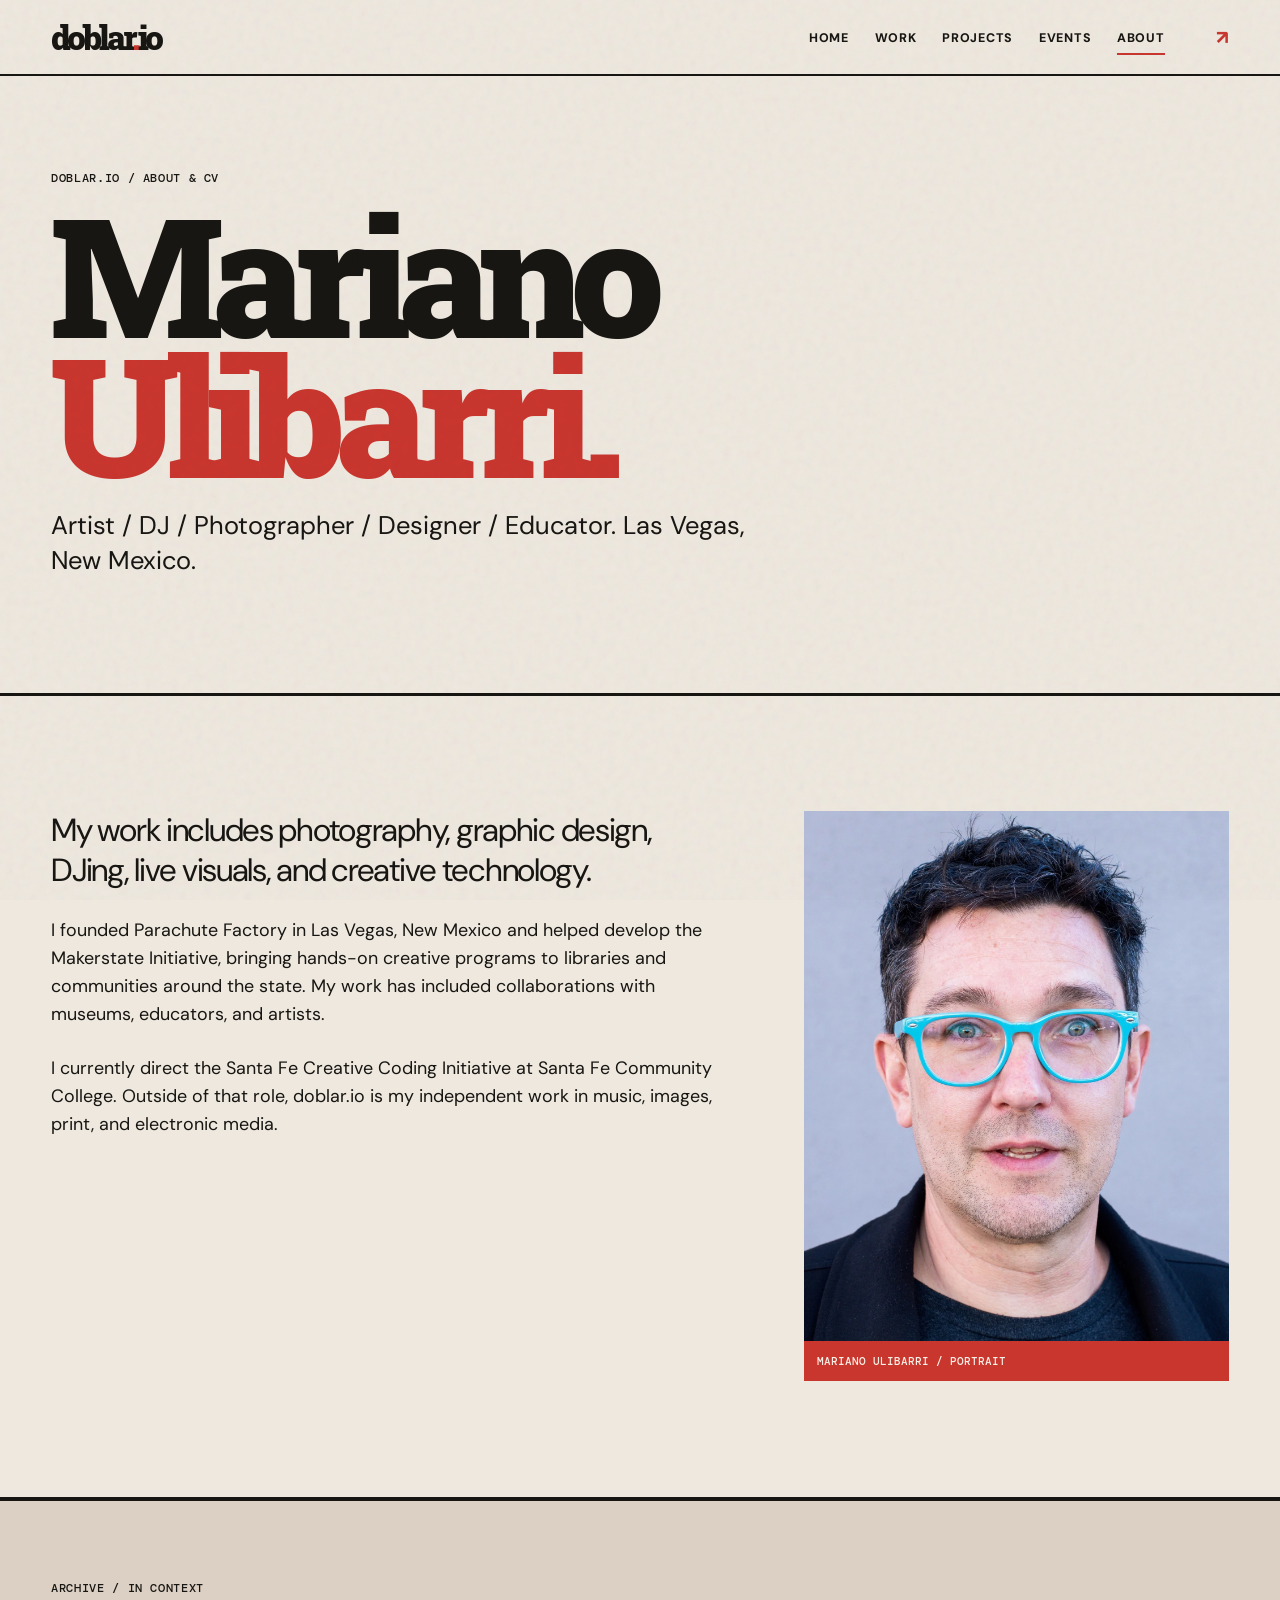
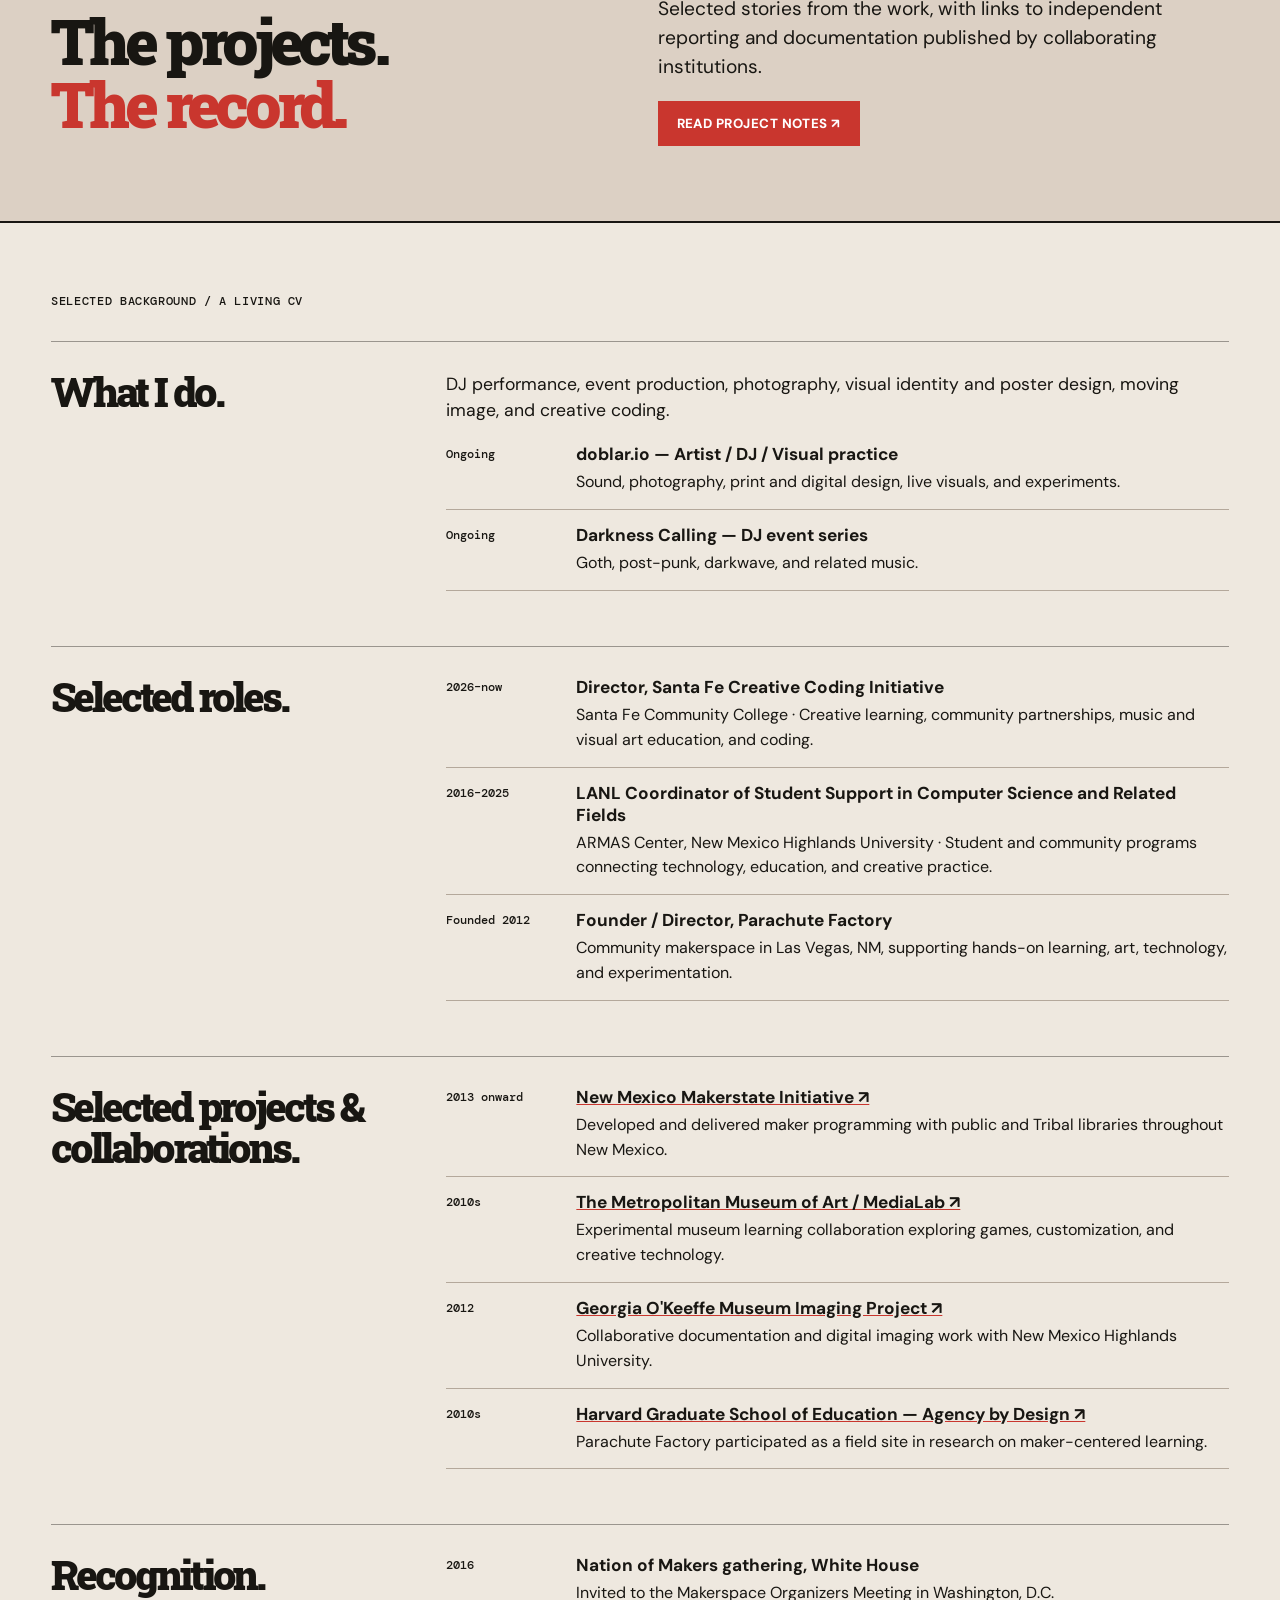
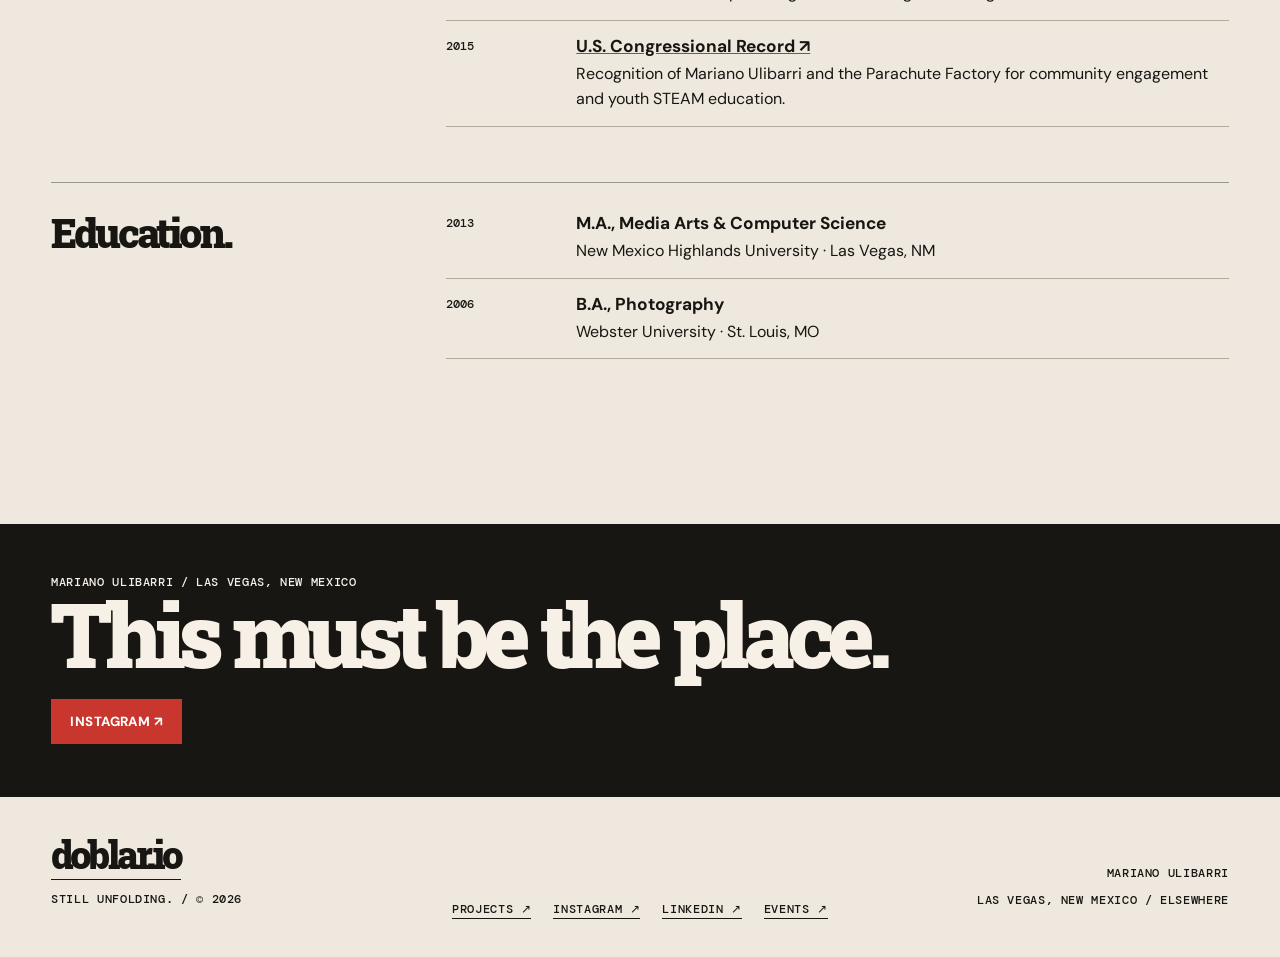
==== commit 8076ed43: "Add files via upload" ====
--- a/about.html
+++ b/about.html
@@ -58,12 +58,12 @@
   }
 }
 </script>
-<meta content="https://doblar.io/about.html" property="og:url"/><meta content="doblar.io" property="og:site_name"/><meta content="https://doblar.io/assets/og-about.jpg" property="og:image"/><meta content="1200" property="og:image:width"/><meta content="630" property="og:image:height"/><meta content="Mariano Ulibarri portrait and doblar.io artist biography" property="og:image:alt"/><meta content="summary_large_image" name="twitter:card"/><meta content="About / CV — Mariano Ulibarri — doblar.io" name="twitter:title"/><meta content="About Mariano Ulibarri, artist, DJ, photographer, designer, educator, and maker based in New Mexico." name="twitter:description"/><meta content="https://doblar.io/assets/og-about.jpg" name="twitter:image"/><meta content="Mariano Ulibarri portrait and doblar.io artist biography" name="twitter:image:alt"/></head><body><div aria-hidden="true" class="paper"></div><header class="header container"><a aria-label="doblar.io home" class="brand" href="index.html">doblar<span class="dot">.</span>io</a><div class="header-right"><nav aria-label="Main" class="topnav"><a href="index.html">Home</a><a href="index.html#work">Work</a><a href="events.html">Events</a><a aria-current="page" href="about.html">About / CV</a></nav><a aria-label="Instagram @parachutefactory" class="header-inst" href="https://www.instagram.com/parachutefactory/" rel="noopener noreferrer" target="_blank">↗</a></div></header><main><section class="page-intro container"><span class="micro">DOBLAR.IO / ABOUT &amp; CV</span><h1 class="serif">Mariano<br/><span class="red">Ulibarri.</span></h1><p>Artist / DJ / Photographer / Designer / Educator. Las Vegas, New Mexico.</p></section>
+<meta content="https://doblar.io/about.html" property="og:url"/><meta content="doblar.io" property="og:site_name"/><meta content="https://doblar.io/assets/og-about.jpg" property="og:image"/><meta content="1200" property="og:image:width"/><meta content="630" property="og:image:height"/><meta content="Mariano Ulibarri portrait and doblar.io artist biography" property="og:image:alt"/><meta content="summary_large_image" name="twitter:card"/><meta content="About / CV — Mariano Ulibarri — doblar.io" name="twitter:title"/><meta content="About Mariano Ulibarri, artist, DJ, photographer, designer, educator, and maker based in New Mexico." name="twitter:description"/><meta content="https://doblar.io/assets/og-about.jpg" name="twitter:image"/><meta content="Mariano Ulibarri portrait and doblar.io artist biography" name="twitter:image:alt"/></head><body><div aria-hidden="true" class="paper"></div><header class="header container"><a aria-label="doblar.io home" class="brand" href="index.html">doblar<span class="dot">.</span>io</a><div class="header-right"><nav aria-label="Main" class="topnav"><a href="index.html">Home</a><a href="index.html#work">Work</a><a href="projects.html">Projects</a><a href="events.html">Events</a><a aria-current="page" href="about.html">About</a></nav><a aria-label="Instagram @parachutefactory" class="header-inst" href="https://www.instagram.com/parachutefactory/" rel="noopener noreferrer" target="_blank">↗</a></div></header><main><section class="page-intro container"><span class="micro">DOBLAR.IO / ABOUT &amp; CV</span><h1 class="serif">Mariano<br/><span class="red">Ulibarri.</span></h1><p>Artist / DJ / Photographer / Designer / Educator. Las Vegas, New Mexico.</p></section>
 <section class="about-lead container"><div><p>My work includes photography, graphic design, DJing, live visuals, and creative technology.</p><p>I founded Parachute Factory in Las Vegas, New Mexico and helped develop the Makerstate Initiative, bringing hands-on creative programs to libraries and communities around the state. My work has included collaborations with museums, educators, and artists.</p><p>I currently direct the Santa Fe Creative Coding Initiative at Santa Fe Community College. Outside of that role, doblar.io is my independent work in music, images, print, and electronic media.</p></div><aside class="about-side"><img alt="Portrait of Mariano Ulibarri wearing turquoise glasses" fetchpriority="high" height="2000" loading="eager" src="assets/mariano-ulibarri-portrait.webp" width="1500"/><div class="caption-bar">MARIANO ULIBARRI / PORTRAIT</div></aside></section>
-<section class="cv container"><div class="micro" style="margin-bottom:30px">Selected background / a living CV</div>
+<section class="about-linkout container"><div><span class="micro">ARCHIVE / IN CONTEXT</span><h2 class="serif">The projects.<br/><em>The record.</em></h2></div><div><p>Selected stories from the work, with links to independent reporting and documentation published by collaborating institutions.</p><a class="button-link" href="projects.html">READ PROJECT NOTES ↗</a></div></section><section class="cv container"><div class="micro" style="margin-bottom:30px">Selected background / a living CV</div>
 <div class="cv-section"><h2 class="serif">What I do.</h2><div><p class="cv-intro">DJ performance, event production, photography, visual identity and poster design, moving image, and creative coding.</p><ul class="cv-list"><li><span class="period">Ongoing</span><div><strong>doblar.io — Artist / DJ / Visual practice</strong><span>Sound, photography, print and digital design, live visuals, and experiments.</span></div></li><li><span class="period">Ongoing</span><div><strong>Darkness Calling — DJ event series</strong><span>Goth, post-punk, darkwave, and related music.</span></div></li></ul></div></div>
 <div class="cv-section"><h2 class="serif">Selected roles.</h2><ul class="cv-list"><li><span class="period">2026–now</span><div><strong>Director, Santa Fe Creative Coding Initiative</strong><span>Santa Fe Community College · Creative learning, community partnerships, music and visual art education, and coding.</span></div></li><li><span class="period">2016–2025</span><div><strong>LANL Coordinator of Student Support in Computer Science and Related Fields</strong><span>ARMAS Center, New Mexico Highlands University · Student and community programs connecting technology, education, and creative practice.</span></div></li><li><span class="period">Founded 2012</span><div><strong>Founder / Director, Parachute Factory</strong><span>Community makerspace in Las Vegas, NM, supporting hands-on learning, art, technology, and experimentation.</span></div></li></ul></div>
 <div class="cv-section"><h2 class="serif">Selected projects &amp; collaborations.</h2><ul class="cv-list"><li><span class="period">2013 onward</span><div><strong><a href="https://www.imls.gov/grant-spotlights/maker-state-powered-libraries" rel="noopener noreferrer" target="_blank">New Mexico Makerstate Initiative ↗</a></strong><span>Developed and delivered maker programming with public and Tribal libraries throughout New Mexico.</span></div></li><li><span class="period">2010s</span><div><strong><a href="https://www.metmuseum.org/es/perspectives/metcraft" rel="noopener noreferrer" target="_blank">The Metropolitan Museum of Art / MediaLab ↗</a></strong><span>Experimental museum learning collaboration exploring games, customization, and creative technology.</span></div></li><li><span class="period">2012</span><div><strong><a href="https://okeeffeimagingproject.wordpress.com/nmhu/" rel="noopener noreferrer" target="_blank">Georgia O'Keeffe Museum Imaging Project ↗</a></strong><span>Collaborative documentation and digital imaging work with New Mexico Highlands University.</span></div></li><li><span class="period">2010s</span><div><strong><a href="https://www.pz.harvard.edu/projects/agency-by-design" rel="noopener noreferrer" target="_blank">Harvard Graduate School of Education — Agency by Design ↗</a></strong><span>Parachute Factory participated as a field site in research on maker-centered learning.</span></div></li></ul></div>
 <div class="cv-section"><h2 class="serif">Recognition.</h2><ul class="cv-list"><li><span class="period">2016</span><div><strong>Nation of Makers gathering, White House</strong><span>Invited to the Makerspace Organizers Meeting in Washington, D.C.</span></div></li><li><span class="period">2015</span><div><strong><a href="https://www.govinfo.gov/content/pkg/CREC-2015-11-04/pdf/CREC-2015-11-04.pdf" rel="noopener noreferrer" target="_blank">U.S. Congressional Record ↗</a></strong><span>Recognition of Mariano Ulibarri and the Parachute Factory for community engagement and youth STEAM education.</span></div></li></ul></div>
 <div class="cv-section"><h2 class="serif">Education.</h2><ul class="cv-list"><li><span class="period">2013</span><div><strong>M.A., Media Arts &amp; Computer Science</strong><span>New Mexico Highlands University · Las Vegas, NM</span></div></li><li><span class="period">2006</span><div><strong>B.A., Photography</strong><span>Webster University · St. Louis, MO</span></div></li></ul></div></section>
-<section class="sidequote"><div class="micro">MARIANO ULIBARRI / LAS VEGAS, NEW MEXICO</div><p class="serif">This must be the place.</p><a class="button-link" href="https://www.instagram.com/parachutefactory/" rel="noopener noreferrer" target="_blank">INSTAGRAM ↗</a></section></main><footer class="footer container"><div><a class="big serif" href="index.html">doblar.io</a><p class="micro">Still unfolding. / © <span class="year">2026</span></p></div><div class="footer-nav micro"><a href="https://www.instagram.com/parachutefactory/" rel="noopener noreferrer" target="_blank">Instagram ↗</a><a href="https://www.linkedin.com/in/mariano-ulibarri/" rel="noopener noreferrer" target="_blank">LinkedIn ↗</a><a href="events.html">Events ↗</a></div><div class="right micro"><p>Mariano Ulibarri</p><p>Las Vegas, New Mexico / Elsewhere</p></div></footer><script defer="" src="site.js"></script></body></html>+<section class="sidequote"><div class="micro">MARIANO ULIBARRI / LAS VEGAS, NEW MEXICO</div><p class="serif">This must be the place.</p><a class="button-link" href="https://www.instagram.com/parachutefactory/" rel="noopener noreferrer" target="_blank">INSTAGRAM ↗</a></section></main><footer class="footer container"><div><a class="big serif" href="index.html">doblar.io</a><p class="micro">Still unfolding. / © <span class="year">2026</span></p></div><div class="footer-nav micro"><a href="projects.html">Projects ↗</a><a href="https://www.instagram.com/parachutefactory/" rel="noopener noreferrer" target="_blank">Instagram ↗</a><a href="https://www.linkedin.com/in/mariano-ulibarri/" rel="noopener noreferrer" target="_blank">LinkedIn ↗</a><a href="events.html">Events ↗</a></div><div class="right micro"><p>Mariano Ulibarri</p><p>Las Vegas, New Mexico / Elsewhere</p></div></footer><script defer="" src="site.js"></script></body></html>
--- a/style.css
+++ b/style.css
@@ -81,3 +81,30 @@
 .hero-bottom{margin-top:auto;padding-top:clamp(10px,1.8vw,25px)}
 .intro .lead{font-size:clamp(1.3rem,2.4vw,2.15rem);line-height:1.18;text-transform:none;font-weight:800;letter-spacing:-.035em;max-width:22ch}
 @media(max-width:720px){.hero-copy{gap:18px}.hero-song{font-size:clamp(1.35rem,5vw,2rem)}.hero-bottom{padding-top:15px}}
+
+/* v4.5 / project notes — deliberately text-forward; no unrelated imagery */
+.topnav{gap:clamp(11px,2vw,28px)}
+.stories-teaser{padding-block:clamp(55px,7vw,105px);border-top:3px solid var(--ink)}
+.stories-teaser .section-head h2{font-size:clamp(3.2rem,6.5vw,7rem)}
+.stories-teaser .section-head em,.about-linkout em{font-style:normal;color:var(--red)}
+.story-card-grid{display:grid;grid-template-columns:repeat(2,minmax(0,1fr));border-top:2px solid var(--ink);border-left:1px solid var(--border)}
+.story-card{min-height:315px;display:flex;flex-direction:column;align-items:flex-start;gap:16px;padding:clamp(20px,3vw,45px);text-decoration:none;border-right:1px solid var(--border);border-bottom:1px solid var(--border);position:relative;transition:background .2s}
+.story-card:hover{background:#ddd2c6}.story-card>strong{display:block;font-size:clamp(2.25rem,4.7vw,5.7rem);line-height:.93;letter-spacing:-.08em;margin-top:auto;overflow-wrap:anywhere}
+.story-card-arrow{font:.5em 'DM Sans',Arial,sans-serif;color:var(--red);vertical-align:super;margin-left:.12em}
+.story-deck{font-size:clamp(1.06rem,1.6vw,1.4rem);line-height:1.35;max-width:43ch}.story-time{margin-top:auto}
+.stories-teaser-bottom{margin-top:30px}.project-intro h1{font-size:clamp(4.5rem,10vw,12rem)}.project-index{padding-block:clamp(50px,7vw,110px)}
+.evidence-section{padding-block:clamp(60px,8vw,110px);background:#e4ddd4;border-block:2px solid var(--ink)}.evidence-section>p{max-width:720px;font-size:1.09rem;line-height:1.6}
+.reference-list{list-style:none;padding:0;margin:28px 0 0;border-top:1px solid var(--ink)}
+.reference-list li{display:grid;grid-template-columns:minmax(140px,.28fr) 1fr;gap:20px;border-bottom:1px solid var(--border);padding:19px 0;align-items:baseline}
+.reference-list li a{font-size:clamp(1rem,1.55vw,1.32rem);font-weight:700;line-height:1.35;text-decoration:none}.reference-list li a:hover{text-decoration:underline;text-decoration-color:var(--red)}
+.project-outro{padding-block:clamp(65px,8vw,110px)}.project-outro h2{font-size:clamp(3.2rem,7vw,8rem);margin:8px 0 12px}.project-outro p{font-size:1.15rem}
+.about-linkout{background:#dcd0c4;border-block:2px solid var(--ink);display:grid;grid-template-columns:1fr 1fr;align-items:center;gap:35px;padding-block:clamp(40px,6vw,75px)}.about-linkout h2{font-size:clamp(2.5rem,5vw,5.8rem);line-height:.98;margin:12px 0}.about-linkout p{font-size:clamp(1.02rem,1.5vw,1.3rem);line-height:1.5;max-width:550px}
+.story-hero{padding-block:clamp(40px,6vw,80px) clamp(40px,6vw,75px);border-bottom:3px solid var(--ink);position:relative;overflow:hidden}
+.story-hero-number{position:absolute;right:var(--gutter);top:12px;font:900 clamp(10rem,24vw,26rem)/1 'Roboto Slab',Georgia,serif;letter-spacing:-.12em;color:#c9362e1e;pointer-events:none}
+.story-hero h1{font-size:clamp(4.2rem,10vw,12rem);line-height:.95;max-width:1200px;margin:40px 0 28px;position:relative;overflow-wrap:anywhere}
+.story-hero>p{font-size:clamp(1.27rem,2.15vw,2rem);line-height:1.28;max-width:760px;position:relative}.story-hero-meta{margin-top:48px;position:relative}
+.story-detail{display:grid;grid-template-columns:minmax(180px,.3fr) minmax(0,1fr);gap:clamp(25px,6vw,120px);padding-block:clamp(55px,8vw,135px)}
+.story-detail-label{display:flex;flex-direction:column;align-items:start;gap:30px}.story-year{font-size:clamp(1.4rem,2.2vw,2.2rem);line-height:1.1;letter-spacing:-.04em}.story-back{color:var(--red)}
+.story-prose{max-width:860px}.story-prose p{font-size:clamp(1.08rem,1.48vw,1.33rem);line-height:1.67;margin:0 0 1.65em}.story-prose .story-kicker{font-size:clamp(1.6rem,2.8vw,2.5rem);font-weight:800;line-height:1.28;letter-spacing:-.04em;margin-bottom:1.6em}.story-role{border-top:2px solid var(--ink);padding-top:20px;margin-top:60px}.story-role p{font-size:1rem;margin:12px 0}
+.story-sources{padding-block:clamp(35px,5vw,75px) clamp(60px,8vw,110px);background:#e4ddd4}.story-next{display:grid;grid-template-columns:1fr 1fr;gap:25px;padding-block:55px}.story-next a{text-decoration:none;display:flex;flex-direction:column;gap:10px;border-top:2px solid var(--ink);padding-top:15px}.story-next a strong{font-size:clamp(1.3rem,2vw,2.25rem)}
+@media(max-width:720px){.story-card-grid{grid-template-columns:1fr}.story-card{min-height:250px}.story-hero h1{font-size:clamp(3.7rem,13vw,6rem)}.story-detail{grid-template-columns:1fr}.story-detail-label{flex-direction:row;justify-content:space-between;flex-wrap:wrap;gap:12px}.reference-list li{grid-template-columns:1fr;gap:3px}.about-linkout{grid-template-columns:1fr}.topnav{flex-wrap:wrap;gap:8px 13px}.topnav a{font-size:.67rem}.header-right{width:100%}}
